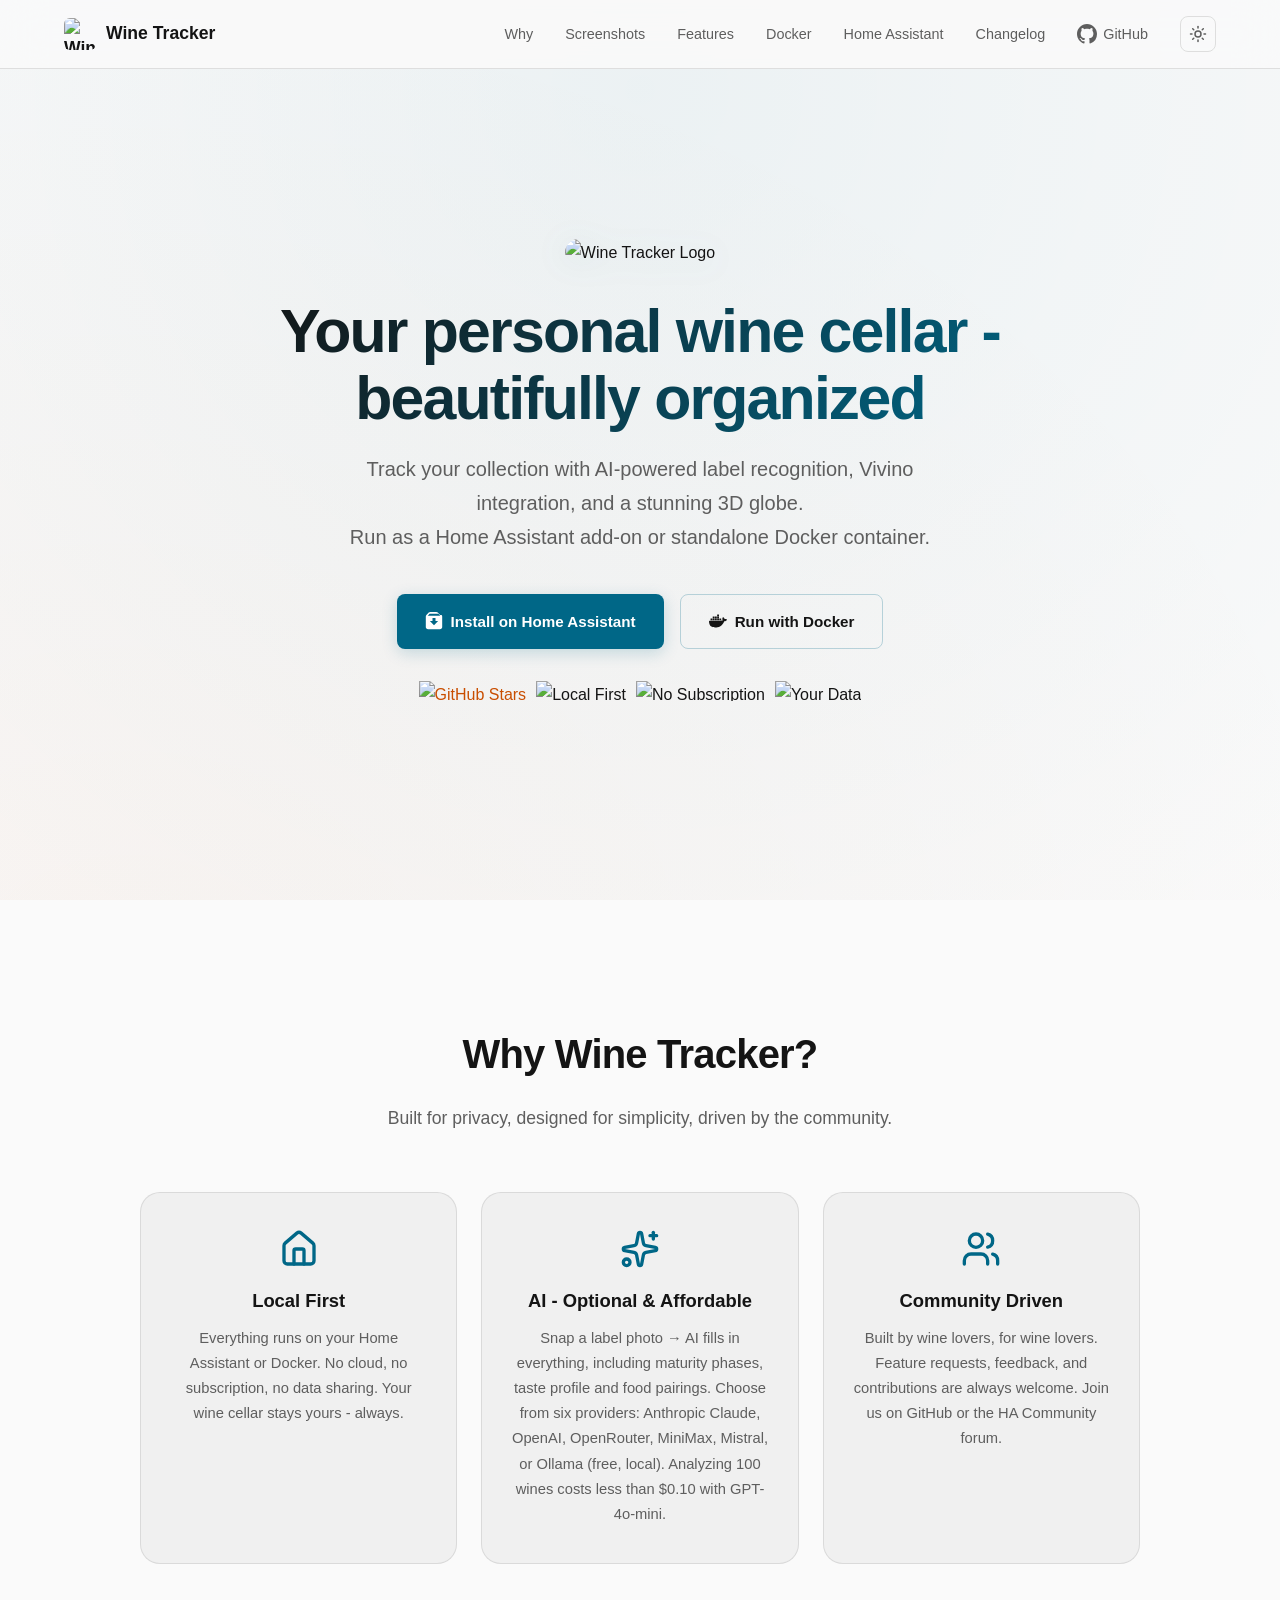
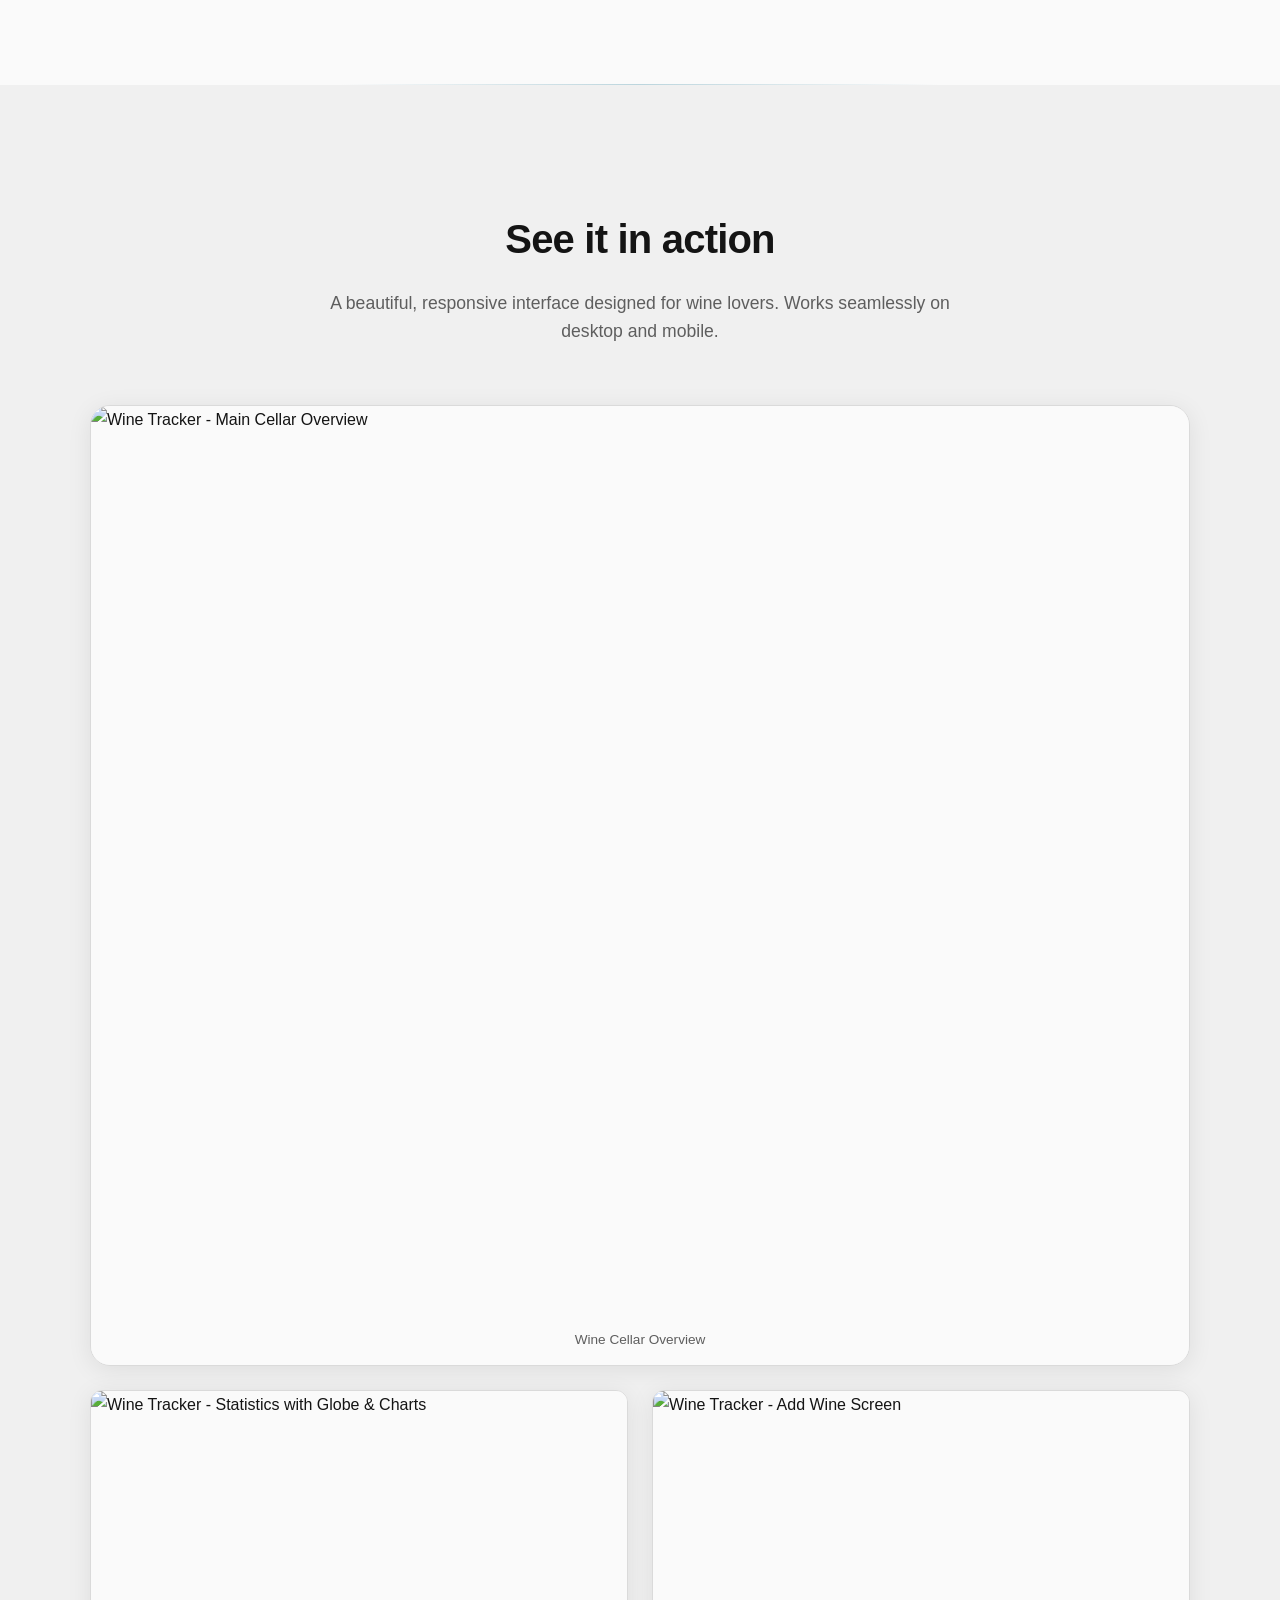
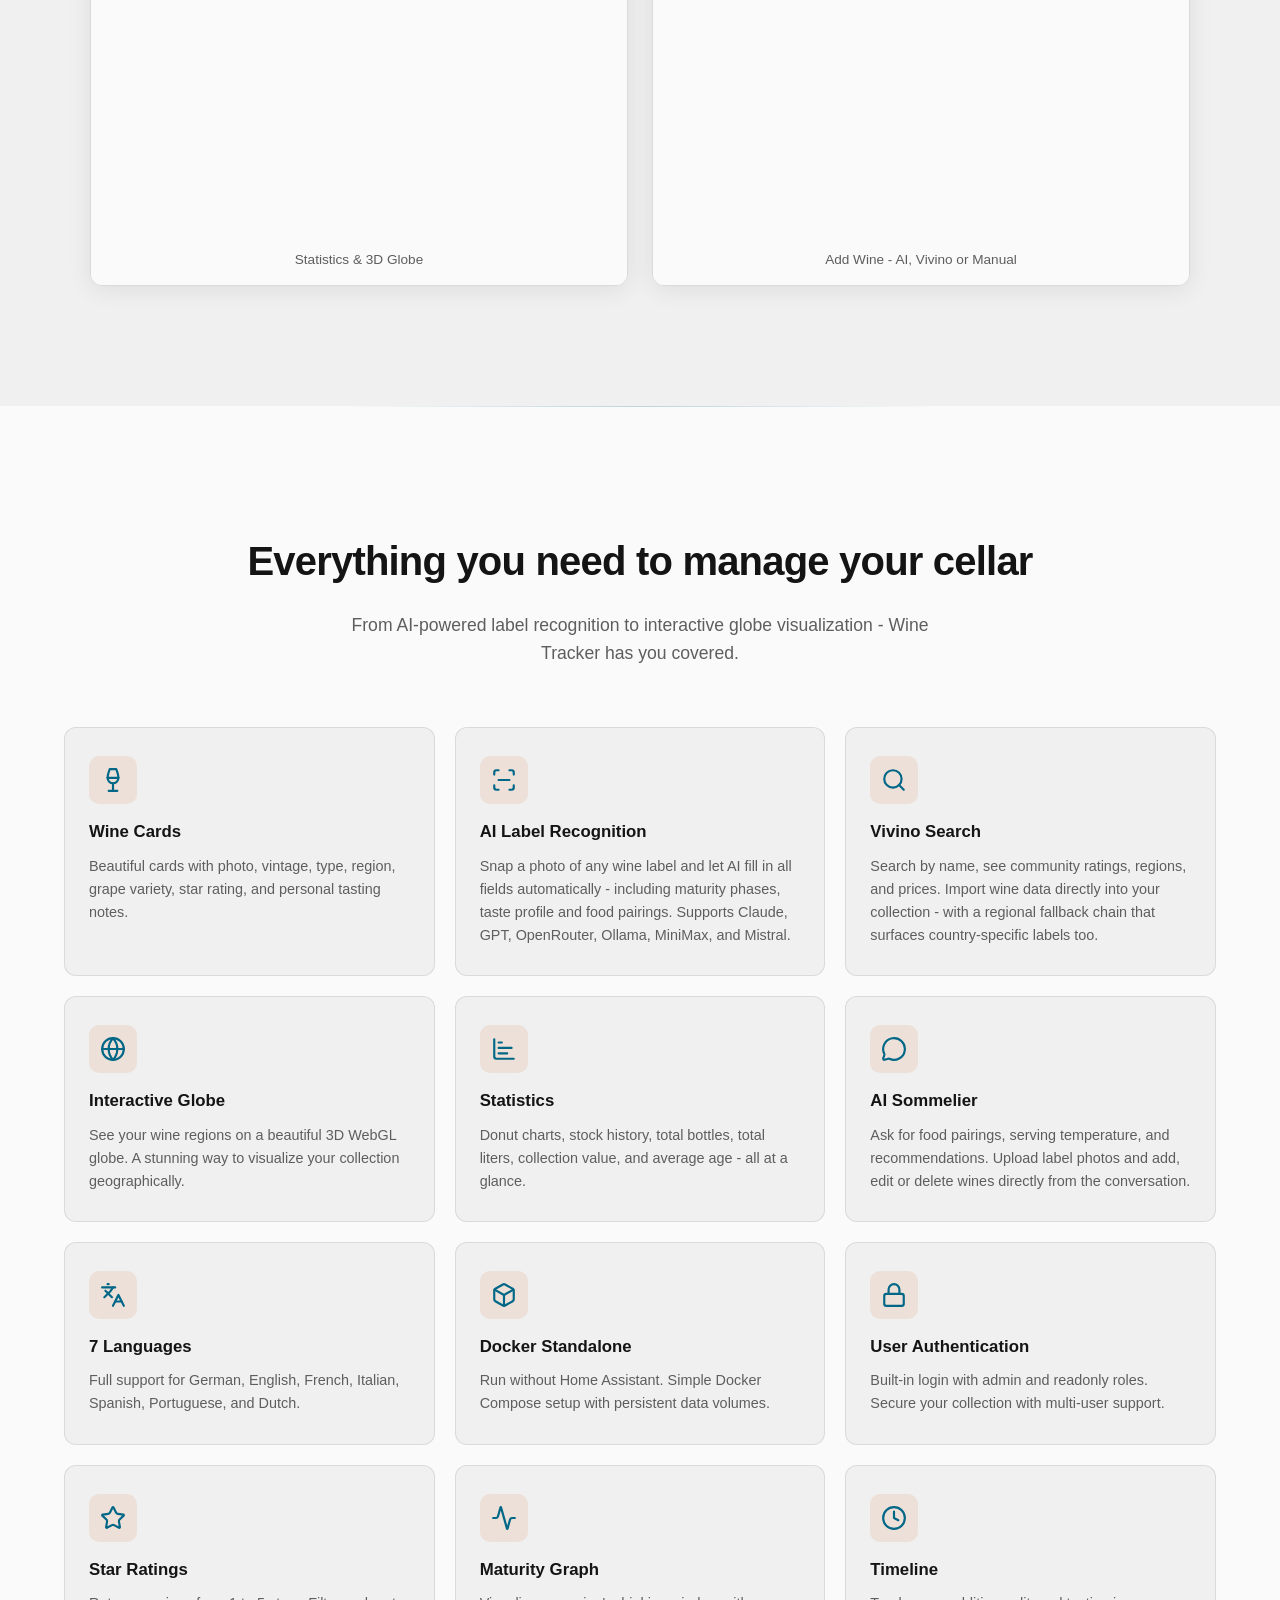
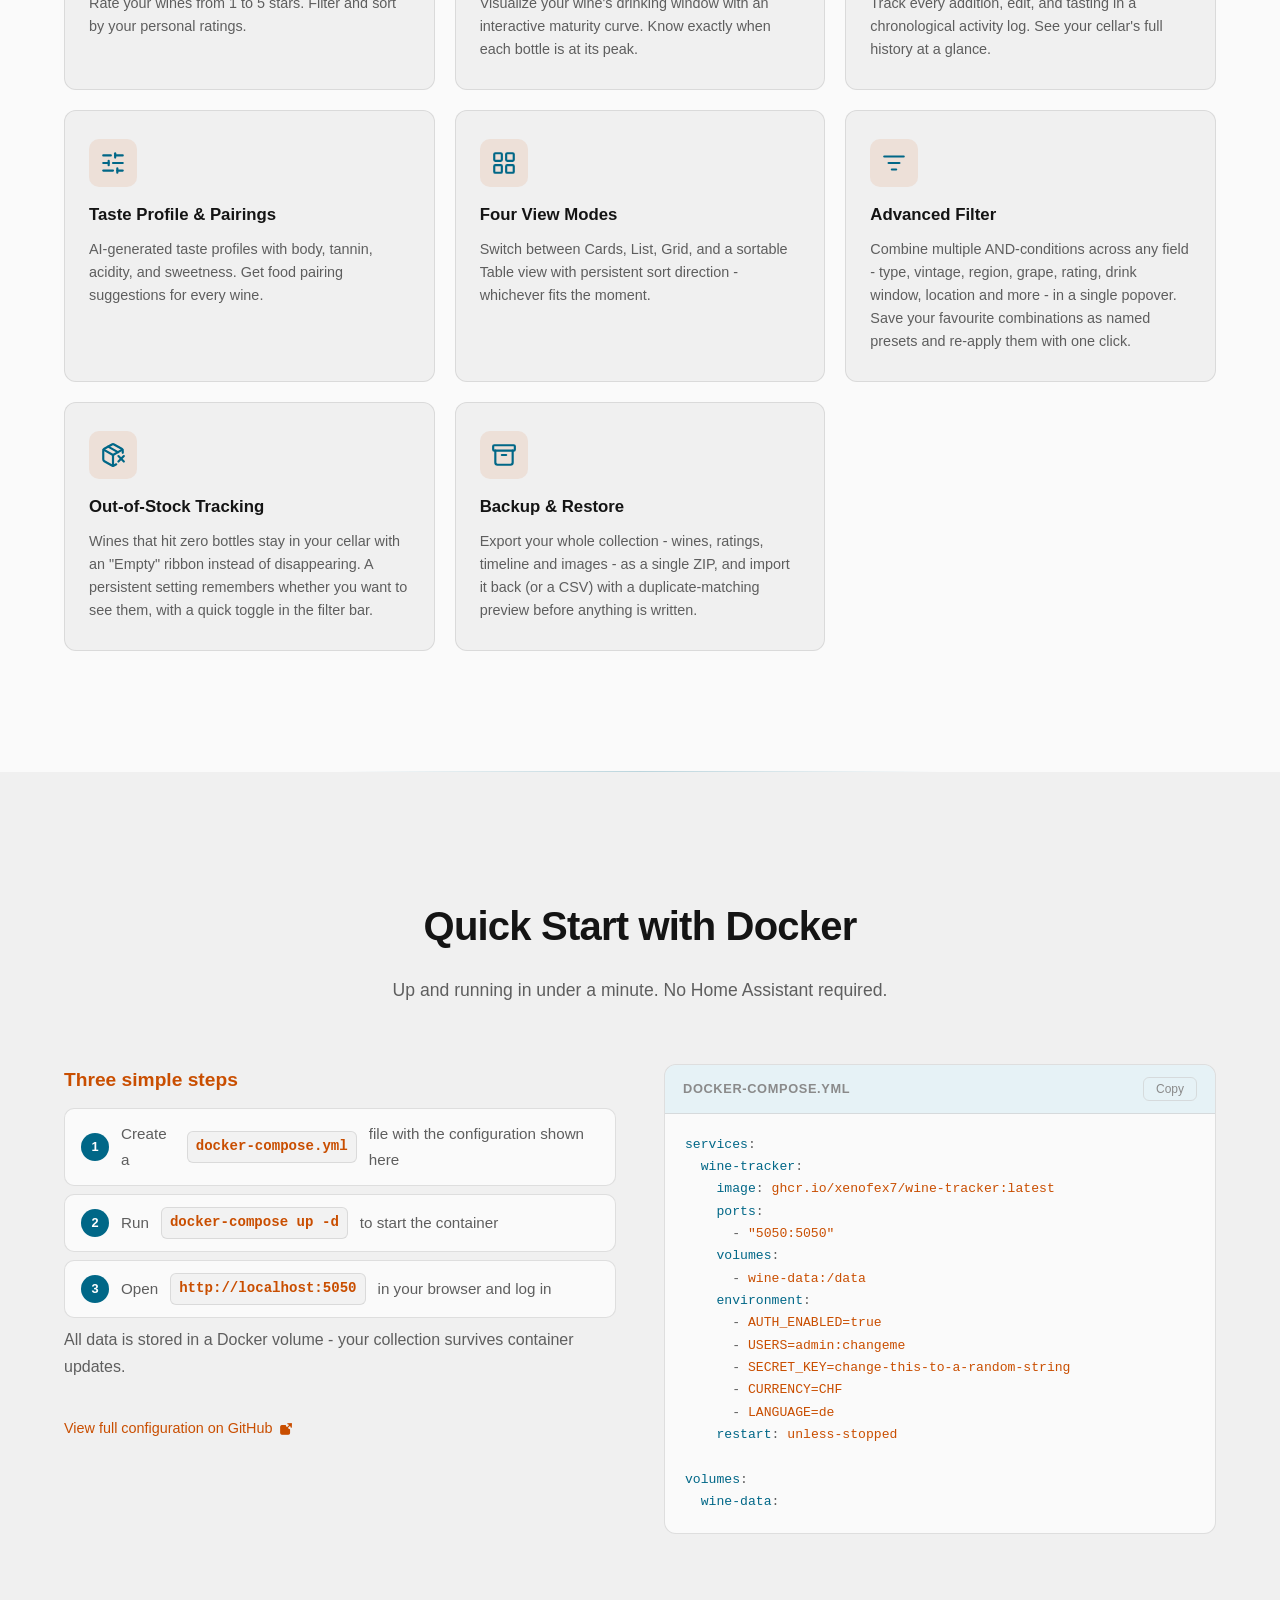
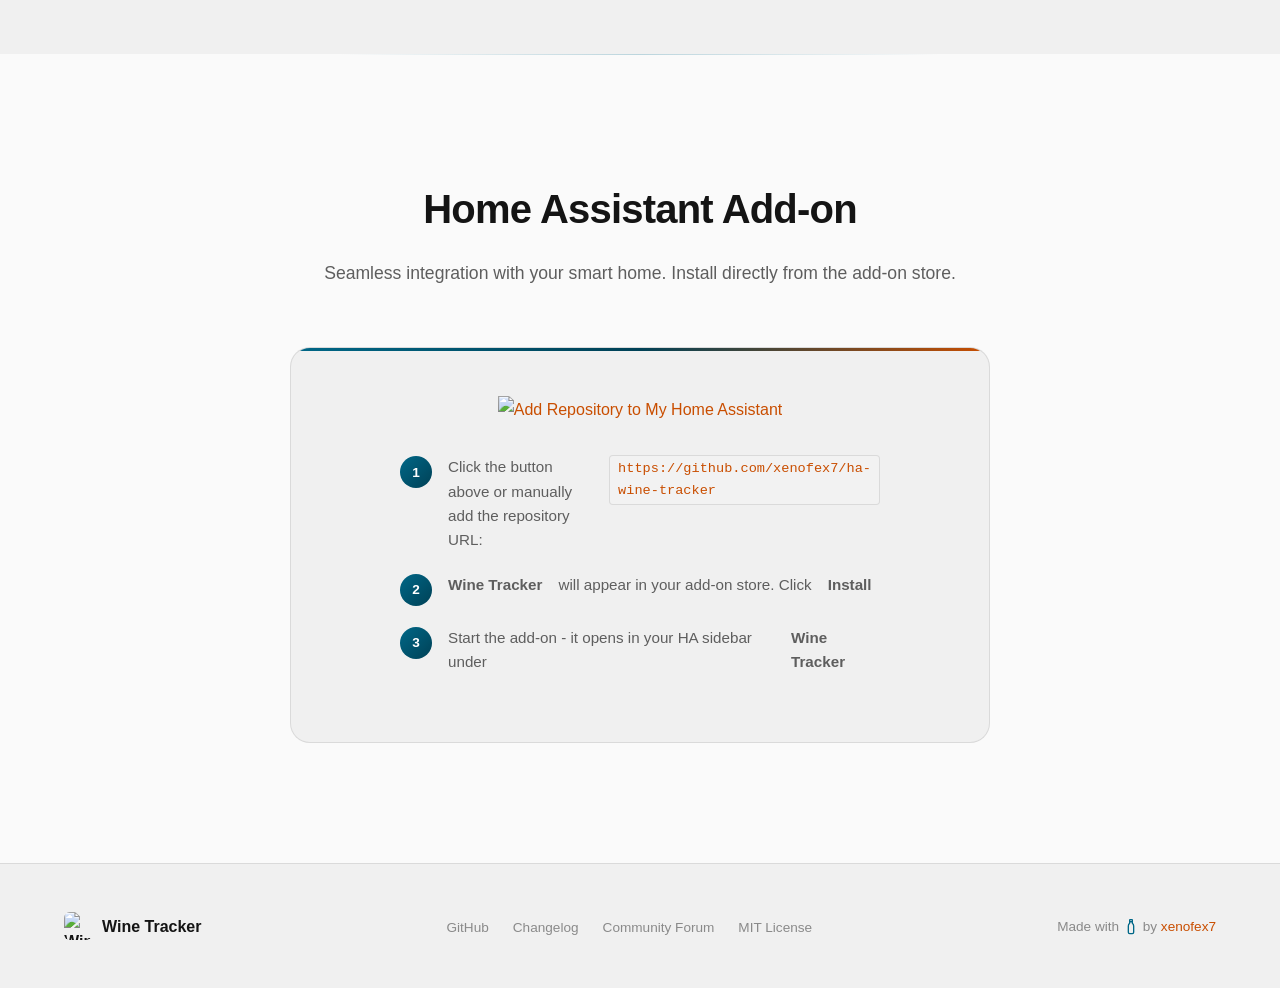
==== docs/index.html @ 9d825cb9 "Update docs site and llms.txt to v1.11.0 feature set - Add Mistral as the sixth AI provider across t" ====
<!DOCTYPE html>
<html lang="en">
<head>
  <meta charset="UTF-8">
  <meta name="viewport" content="width=device-width, initial-scale=1.0">
  <title>Wine Tracker - Your Personal Wine Cellar, Beautifully Organized</title>
  <meta name="description" content="Track your wine collection with AI-powered label recognition, Vivino integration, and a stunning 3D globe. Run as a Home Assistant add-on or standalone Docker container.">
  <meta name="keywords" content="wine tracker, wine cellar, wine collection, home assistant, docker, AI label recognition, vivino, wine management, sommelier, wine statistics, wine globe">
  <meta name="author" content="xenofex7">
  <meta name="robots" content="index, follow">
  <link rel="llms-txt" href="/ha-wine-tracker/llms.txt">
  <meta name="theme-color" content="#009ac7">
  <meta name="color-scheme" content="dark light">
  <link rel="canonical" href="https://xenofex7.github.io/ha-wine-tracker/">
  <meta property="og:title" content="Wine Tracker - Your Personal Wine Cellar">
  <meta property="og:description" content="Track your wine collection with AI-powered label recognition, Vivino integration, and a stunning 3D globe.">
  <meta property="og:image" content="https://raw.githubusercontent.com/xenofex7/ha-wine-tracker/main/assets/260220_main_screen.png">
  <meta property="og:image:width" content="1280">
  <meta property="og:image:height" content="800">
  <meta property="og:image:alt" content="Wine Tracker main screen showing wine cellar overview with cards">
  <meta property="og:url" content="https://xenofex7.github.io/ha-wine-tracker/">
  <meta property="og:type" content="website">
  <meta property="og:site_name" content="Wine Tracker">
  <meta property="og:locale" content="en_US">
  <meta name="twitter:card" content="summary_large_image">
  <meta name="twitter:title" content="Wine Tracker - Your Personal Wine Cellar">
  <meta name="twitter:description" content="Track your wine collection with AI-powered label recognition, Vivino integration, and a stunning 3D globe.">
  <meta name="twitter:image" content="https://raw.githubusercontent.com/xenofex7/ha-wine-tracker/main/assets/260220_main_screen.png">
  <meta name="twitter:image:alt" content="Wine Tracker main screen showing wine cellar overview with cards">
  <link rel="icon" type="image/png" href="./icon.png">
  <link rel="apple-touch-icon" href="./icon.png">
  <script type="application/ld+json">
  {
    "@context": "https://schema.org",
    "@type": "SoftwareApplication",
    "name": "Wine Tracker",
    "description": "Track your wine collection with AI-powered label recognition, Vivino integration, and a stunning 3D globe. Run as a Home Assistant add-on or standalone Docker container.",
    "applicationCategory": "LifestyleApplication",
    "operatingSystem": "Docker, Home Assistant",
    "url": "https://xenofex7.github.io/ha-wine-tracker/",
    "image": "https://raw.githubusercontent.com/xenofex7/ha-wine-tracker/main/assets/260220_main_screen.png",
    "screenshot": [
      "https://raw.githubusercontent.com/xenofex7/ha-wine-tracker/main/assets/260220_main_screen.png",
      "https://raw.githubusercontent.com/xenofex7/ha-wine-tracker/main/assets/260220_statistics_screen.png",
      "https://raw.githubusercontent.com/xenofex7/ha-wine-tracker/main/assets/260220_add_wine_screen.png"
    ],
    "author": {
      "@type": "Person",
      "name": "xenofex7",
      "url": "https://github.com/xenofex7"
    },
    "license": "https://github.com/xenofex7/ha-wine-tracker/blob/main/LICENSE",
    "isAccessibleForFree": true,
    "offers": {
      "@type": "Offer",
      "price": "0",
      "priceCurrency": "USD"
    },
    "featureList": [
      "AI-powered wine label recognition (Anthropic, OpenAI, OpenRouter, Ollama, MiniMax, Mistral)",
      "AI sommelier chat with full cellar CRUD - add, edit and delete wines from the conversation",
      "Vivino search integration with regional fallback chain",
      "Interactive 3D globe visualization",
      "Wine collection statistics and stock history chart",
      "Four cellar view modes - Cards, List, Grid, and sortable Table",
      "7 language support",
      "Docker standalone deployment",
      "Home Assistant add-on with Ingress",
      "User authentication with admin and readonly roles",
      "Star ratings and tasting notes",
      "Activity timeline",
      "Maturity graph, taste profile and AI-generated food pairings",
      "Bottle formats from Piccolo to Nebuchadnezzar"
    ],
    "softwareRequirements": "Docker or Home Assistant",
    "codeRepository": "https://github.com/xenofex7/ha-wine-tracker",
    "releaseNotes": "https://github.com/xenofex7/ha-wine-tracker/blob/main/CHANGELOG.md"
  }
  </script>
  <link rel="dns-prefetch" href="https://raw.githubusercontent.com">
  <link rel="dns-prefetch" href="https://img.shields.io">
  <style>
    @font-face { font-family: 'Inter'; src: url('./assets/fonts/Inter-300.woff2') format('woff2'); font-weight: 300; font-style: normal; font-display: swap; }
    @font-face { font-family: 'Inter'; src: url('./assets/fonts/Inter-400.woff2') format('woff2'); font-weight: 400; font-style: normal; font-display: swap; }
    @font-face { font-family: 'Inter'; src: url('./assets/fonts/Inter-500.woff2') format('woff2'); font-weight: 500; font-style: normal; font-display: swap; }
    @font-face { font-family: 'Inter'; src: url('./assets/fonts/Inter-600.woff2') format('woff2'); font-weight: 600; font-style: normal; font-display: swap; }
    @font-face { font-family: 'Inter'; src: url('./assets/fonts/Inter-700.woff2') format('woff2'); font-weight: 700; font-style: normal; font-display: swap; }
    @font-face { font-family: 'Inter'; src: url('./assets/fonts/Inter-800.woff2') format('woff2'); font-weight: 800; font-style: normal; font-display: swap; }
  </style>
  <style>
    /* ========================================
       CSS Custom Properties - Dark (default)
       ======================================== */
    :root {
      --bg-primary: #111111;
      --bg-secondary: #1c1c1c;
      --bg-tertiary: #252525;
      --bg-card: #1c1c1c;
      --bg-card-hover: #282828;
      --bg-code: #161616;

      --accent: #009ac7;
      --accent-hover: #00b4e6;
      --accent-dim: #006787;
      --accent-glow: rgba(0, 154, 199, 0.3);
      --accent-glow-strong: rgba(0, 154, 199, 0.5);

      --gold: #ff9800;
      --gold-light: #ffb74d;
      --gold-dim: rgba(255, 152, 0, 0.15);

      --text-primary: #e1e1e1;
      --text-secondary: #9b9b9b;
      --text-muted: #6b6b6b;

      --border: rgba(58, 58, 58, 0.6);
      --border-hover: rgba(0, 154, 199, 0.4);

      --nav-bg: rgba(17, 17, 17, 0.85);
      --mobile-nav-bg: rgba(17, 17, 17, 0.97);

      --code-number: #7EC8E3;
      --ha-step-bg: linear-gradient(135deg, #009ac7, #006787);
      --ha-step-color: white;
      --ha-gradient: linear-gradient(90deg, #009ac7, #006787, var(--gold));

      --feature-icon-color: var(--accent);

      --radius-lg: 20px;
      --radius-md: 12px;
      --radius-sm: 8px;

      --shadow-soft: 0 4px 24px rgba(0, 0, 0, 0.3);
      --shadow-elevated: 0 8px 40px rgba(0, 0, 0, 0.5);
      --shadow-glow: 0 0 40px rgba(0, 154, 199, 0.15);

      --max-width: 1200px;
      --section-padding: 120px;
    }

    /* ========================================
       Light Mode Overrides
       ======================================== */
    [data-theme="light"] {
      --bg-primary: #fafafa;
      --bg-secondary: #f0f0f0;
      --bg-tertiary: #e6e6e6;
      --bg-card: #ffffff;
      --bg-card-hover: #f5f5f5;
      --bg-code: #f2f2f2;

      --accent: #006787;
      --accent-hover: #005570;
      --accent-dim: #004156;
      --accent-glow: rgba(0, 103, 135, 0.12);
      --accent-glow-strong: rgba(0, 103, 135, 0.2);

      --gold: #c94e00;
      --gold-light: #a83e00;
      --gold-dim: rgba(201, 78, 0, 0.1);

      --text-primary: #141414;
      --text-secondary: #5e5e5e;
      --text-muted: #8a8a8a;

      --border: rgba(204, 204, 204, 0.6);
      --border-hover: rgba(0, 103, 135, 0.25);

      --nav-bg: rgba(250, 250, 250, 0.9);
      --mobile-nav-bg: rgba(250, 250, 250, 0.97);

      --code-number: #2980B9;
      --ha-step-bg: linear-gradient(135deg, #006787, #004156);
      --ha-step-color: white;
      --ha-gradient: linear-gradient(90deg, #006787, #004156, var(--gold));

      --feature-icon-color: var(--accent);

      --shadow-soft: 0 4px 24px rgba(0, 0, 0, 0.06);
      --shadow-elevated: 0 8px 40px rgba(0, 0, 0, 0.1);
      --shadow-glow: 0 0 40px rgba(0, 103, 135, 0.08);
    }

    [data-theme="light"] .hero h1 {
      background: linear-gradient(135deg, var(--text-primary) 0%, var(--accent) 100%);
      -webkit-background-clip: text;
      -webkit-text-fill-color: transparent;
      background-clip: text;
    }

    [data-theme="light"] .nav-github svg {
      fill: var(--text-secondary);
    }

    [data-theme="light"] .btn-primary {
      box-shadow: 0 4px 16px rgba(0, 103, 135, 0.2);
    }

    [data-theme="light"] .btn-primary:hover {
      box-shadow: 0 6px 24px rgba(0, 103, 135, 0.3);
    }

    [data-theme="light"] .screenshot-main,
    [data-theme="light"] .screenshot-secondary {
      box-shadow: 0 4px 24px rgba(0, 0, 0, 0.08);
    }

    [data-theme="light"] .code-body .keyword { color: var(--accent); }
    [data-theme="light"] .code-body .string { color: var(--gold); }
    [data-theme="light"] .code-body .comment { color: var(--text-muted); }

    /* ========================================
       Theme transition
       ======================================== */
    html[data-theme-transition] *,
    html[data-theme-transition] *::before,
    html[data-theme-transition] *::after {
      transition: background-color 0.4s ease, color 0.3s ease, border-color 0.3s ease, box-shadow 0.3s ease, fill 0.3s ease !important;
    }

    /* ========================================
       Reset & Base
       ======================================== */
    *, *::before, *::after {
      box-sizing: border-box;
      margin: 0;
      padding: 0;
    }

    html {
      scroll-behavior: smooth;
      -webkit-font-smoothing: antialiased;
      -moz-osx-font-smoothing: grayscale;
      overflow-x: hidden;
    }

    body {
      font-family: 'Inter', -apple-system, BlinkMacSystemFont, 'Segoe UI', sans-serif;
      background: var(--bg-primary);
      color: var(--text-primary);
      line-height: 1.7;
      overflow-x: hidden;
    }

    a {
      color: var(--gold);
      text-decoration: none;
      transition: color 0.2s ease;
    }

    a:hover {
      color: var(--gold-light);
    }

    img {
      max-width: 100%;
      height: auto;
    }

    /* ========================================
       Scroll Animations
       ======================================== */
    .fade-in {
      opacity: 0;
      transform: translateY(30px);
      transition: opacity 0.7s ease-out, transform 0.7s ease-out;
    }

    .fade-in.visible {
      opacity: 1;
      transform: translateY(0);
    }

    .fade-in-delay-1 { transition-delay: 0.1s; }
    .fade-in-delay-2 { transition-delay: 0.2s; }
    .fade-in-delay-3 { transition-delay: 0.3s; }
    .fade-in-delay-4 { transition-delay: 0.4s; }

    /* ========================================
       Layout
       ======================================== */
    .container {
      max-width: var(--max-width);
      margin: 0 auto;
      padding: 0 24px;
    }

    section {
      padding: var(--section-padding) 0;
      position: relative;
    }

    .section-title {
      font-size: clamp(1.8rem, 4vw, 2.5rem);
      font-weight: 700;
      text-align: center;
      margin-bottom: 16px;
      letter-spacing: -0.02em;
    }

    .section-subtitle {
      text-align: center;
      color: var(--text-secondary);
      font-size: 1.1rem;
      max-width: 640px;
      margin: 0 auto 60px;
      line-height: 1.6;
    }

    /* ========================================
       Navigation
       ======================================== */
    nav {
      position: fixed;
      top: 0;
      left: 0;
      right: 0;
      z-index: 1000;
      padding: 16px 0;
      background: var(--nav-bg);
      backdrop-filter: blur(20px);
      -webkit-backdrop-filter: blur(20px);
      border-bottom: 1px solid var(--border);
      transition: padding 0.3s ease;
    }

    nav .container {
      display: flex;
      align-items: center;
      justify-content: space-between;
    }

    .nav-brand {
      display: flex;
      align-items: center;
      gap: 10px;
      font-weight: 700;
      font-size: 1.1rem;
      color: var(--text-primary);
    }

    .nav-brand img {
      width: 32px;
      height: 32px;
      border-radius: 6px;
    }

    .nav-links {
      display: flex;
      align-items: center;
      gap: 32px;
      list-style: none;
    }

    .nav-links a {
      color: var(--text-secondary);
      font-size: 0.9rem;
      font-weight: 500;
      transition: color 0.2s ease;
    }

    .nav-links a:hover {
      color: var(--text-primary);
    }

    .nav-github {
      display: flex;
      align-items: center;
      gap: 6px;
    }

    .nav-github svg {
      width: 20px;
      height: 20px;
      fill: var(--text-secondary);
      transition: fill 0.2s ease;
    }

    .nav-github:hover svg {
      fill: var(--text-primary);
    }

    .nav-toggle {
      display: none;
      background: none;
      border: none;
      cursor: pointer;
      padding: 4px;
    }

    .nav-toggle span {
      display: block;
      width: 24px;
      height: 2px;
      background: var(--text-secondary);
      margin: 5px 0;
      transition: all 0.3s ease;
      border-radius: 2px;
    }

    /* Theme toggle */
    .theme-toggle {
      background: none;
      border: 1px solid var(--border);
      border-radius: 8px;
      cursor: pointer;
      padding: 6px;
      display: flex;
      align-items: center;
      justify-content: center;
      color: var(--text-secondary);
      transition: color 0.2s ease, border-color 0.2s ease, background 0.2s ease;
      width: 36px;
      height: 36px;
    }

    .theme-toggle:hover {
      color: var(--text-primary);
      border-color: var(--border-hover);
      background: var(--bg-card);
    }

    .theme-toggle svg {
      width: 18px;
      height: 18px;
    }

    .theme-toggle .icon-sun { display: none; }
    .theme-toggle .icon-moon { display: block; }

    [data-theme="light"] .theme-toggle .icon-sun { display: block; }
    [data-theme="light"] .theme-toggle .icon-moon { display: none; }

    /* Theme-aware hero icon */
    .icon-for-light { display: none; }
    .icon-for-dark { display: inline; }
    [data-theme="light"] .icon-for-light { display: inline; }
    [data-theme="light"] .icon-for-dark { display: none; }

    /* ========================================
       Hero Section
       ======================================== */
    .hero {
      min-height: 100vh;
      display: flex;
      align-items: center;
      justify-content: center;
      text-align: center;
      padding: 140px 24px 100px;
      position: relative;
      overflow: hidden;
    }

    .hero::before {
      content: '';
      position: absolute;
      top: -50%;
      left: -50%;
      width: 200%;
      height: 200%;
      background: radial-gradient(ellipse at 50% 30%, rgba(0, 154, 199, 0.12) 0%, transparent 60%),
                  radial-gradient(ellipse at 30% 80%, rgba(255, 152, 0, 0.05) 0%, transparent 50%);
      pointer-events: none;
    }

    [data-theme="light"] .hero::before {
      background: radial-gradient(ellipse at 50% 30%, rgba(0, 103, 135, 0.06) 0%, transparent 60%),
                  radial-gradient(ellipse at 30% 80%, rgba(201, 78, 0, 0.04) 0%, transparent 50%);
    }

    .hero-content {
      position: relative;
      z-index: 1;
      max-width: 800px;
    }

    .hero-logo {
      width: 120px;
      height: 120px;
      border-radius: 24px;
      margin-bottom: 32px;
      animation: float 6s ease-in-out infinite;
      filter: drop-shadow(0 4px 16px var(--accent-glow));
    }

    @keyframes float {
      0%, 100% { transform: translateY(0); }
      50% { transform: translateY(-10px); }
    }

    .hero h1 {
      font-size: clamp(2.2rem, 6vw, 3.8rem);
      font-weight: 800;
      letter-spacing: -0.03em;
      line-height: 1.1;
      margin-bottom: 20px;
      background: linear-gradient(135deg, var(--text-primary) 0%, var(--gold) 100%);
      -webkit-background-clip: text;
      -webkit-text-fill-color: transparent;
      background-clip: text;
    }

    .hero-tagline {
      font-size: clamp(1.05rem, 2.5vw, 1.25rem);
      color: var(--text-secondary);
      max-width: 620px;
      margin: 0 auto 40px;
      line-height: 1.7;
    }

    .hero-cta {
      display: flex;
      gap: 16px;
      justify-content: center;
      flex-wrap: wrap;
      margin-bottom: 32px;
    }

    .btn {
      display: inline-flex;
      align-items: center;
      gap: 8px;
      padding: 14px 28px;
      border-radius: var(--radius-sm);
      font-family: 'Inter', sans-serif;
      font-size: 0.95rem;
      font-weight: 600;
      cursor: pointer;
      transition: all 0.25s ease;
      border: none;
      text-decoration: none;
    }

    .btn-primary {
      background: var(--accent);
      color: #ffffff;
      box-shadow: 0 4px 16px rgba(0, 154, 199, 0.3);
    }

    .btn-primary:hover {
      background: var(--accent-hover);
      color: #ffffff;
      transform: translateY(-2px);
      box-shadow: 0 6px 24px rgba(0, 154, 199, 0.4);
    }

    .btn-secondary {
      background: transparent;
      color: var(--text-primary);
      border: 1px solid var(--border-hover);
    }

    .btn-secondary:hover {
      background: var(--bg-card);
      color: var(--text-primary);
      border-color: var(--accent);
      transform: translateY(-2px);
    }

    .btn svg {
      width: 18px;
      height: 18px;
      flex-shrink: 0;
    }

    .hero-badge {
      display: inline-flex;
      align-items: center;
      gap: 8px;
    }

    .hero-badge img {
      height: 20px;
    }

    .hero-badges {
      display: flex;
      align-items: center;
      justify-content: center;
      gap: 10px;
      flex-wrap: wrap;
    }

    .hero-pill {
      display: inline-flex;
      align-items: center;
      gap: 6px;
      padding: 6px 14px;
      border-radius: 20px;
      background: var(--bg-secondary);
      border: 1px solid var(--border);
      color: var(--text-secondary);
      font-size: 0.78rem;
      font-weight: 600;
      letter-spacing: 0.01em;
      white-space: nowrap;
    }

    .hero-pill svg {
      width: 14px;
      height: 14px;
      flex-shrink: 0;
    }

    /* ========================================
       Why Wine Tracker Section
       ======================================== */
    .why-grid {
      display: grid;
      grid-template-columns: repeat(auto-fit, minmax(300px, 1fr));
      gap: 24px;
      max-width: 1000px;
      margin: 0 auto;
    }

    .why-card {
      background: var(--bg-secondary);
      border: 1px solid var(--border);
      border-radius: var(--radius-lg);
      padding: 36px 28px;
      text-align: center;
      transition: all 0.3s ease;
      position: relative;
      overflow: hidden;
    }

    .why-card::before {
      content: '';
      position: absolute;
      top: 0;
      left: 0;
      right: 0;
      height: 3px;
      background: linear-gradient(90deg, var(--accent), var(--gold));
      opacity: 0;
      transition: opacity 0.3s ease;
    }

    .why-card:hover {
      border-color: var(--border-hover);
      background: var(--bg-tertiary);
      transform: translateY(-4px);
      box-shadow: var(--shadow-glow);
    }

    .why-card:hover::before {
      opacity: 1;
    }

    .why-card-icon {
      width: 40px;
      height: 40px;
      margin: 0 auto 16px;
      display: block;
      color: var(--accent, #4a6741);
    }

    .why-card h3 {
      font-size: 1.15rem;
      font-weight: 700;
      margin-bottom: 10px;
      color: var(--text-primary);
    }

    .why-card p {
      font-size: 0.92rem;
      color: var(--text-secondary);
      line-height: 1.7;
    }

    /* ========================================
       Screenshots Section
       ======================================== */
    .screenshots {
      background: var(--bg-secondary);
      overflow: hidden;
    }

    .screenshots-grid {
      display: grid;
      grid-template-columns: 1fr 1fr;
      gap: 24px;
      max-width: 1100px;
      margin: 0 auto;
    }

    .screenshot-main {
      grid-column: 1 / -1;
      border-radius: var(--radius-lg);
      overflow: hidden;
      box-shadow: var(--shadow-elevated);
      border: 1px solid var(--border);
      transition: transform 0.4s ease, box-shadow 0.4s ease;
      cursor: pointer;
    }

    .screenshot-main:hover {
      transform: translateY(-4px);
      box-shadow: var(--shadow-glow), var(--shadow-elevated);
    }

    .screenshot-main img {
      display: block;
      width: 100%;
      background: var(--bg-primary);
    }

    .screenshot-secondary {
      border-radius: var(--radius-md);
      overflow: hidden;
      box-shadow: var(--shadow-soft);
      border: 1px solid var(--border);
      transition: transform 0.4s ease, box-shadow 0.4s ease;
      cursor: pointer;
    }

    .screenshot-secondary:hover {
      transform: translateY(-4px);
      box-shadow: var(--shadow-glow), var(--shadow-soft);
    }

    .screenshot-secondary img {
      display: block;
      width: 100%;
      background: var(--bg-primary);
    }

    .screenshot-label {
      padding: 14px 18px;
      background: var(--bg-primary);
      font-size: 0.85rem;
      color: var(--text-secondary);
      font-weight: 500;
      text-align: center;
    }

    /* ========================================
       Lightbox
       ======================================== */
    .lightbox {
      position: fixed;
      top: 0;
      left: 0;
      right: 0;
      bottom: 0;
      z-index: 9999;
      display: flex;
      align-items: center;
      justify-content: center;
      background: rgba(0, 0, 0, 0.88);
      backdrop-filter: blur(8px);
      -webkit-backdrop-filter: blur(8px);
      opacity: 0;
      visibility: hidden;
      transition: opacity 0.3s ease, visibility 0.3s ease;
      cursor: zoom-out;
      padding: 40px;
    }

    .lightbox.active {
      opacity: 1;
      visibility: visible;
    }

    .lightbox img {
      max-width: 95%;
      max-height: 90vh;
      border-radius: var(--radius-md);
      box-shadow: 0 16px 80px rgba(0, 0, 0, 0.6);
      transform: scale(0.92);
      transition: transform 0.35s ease;
      cursor: default;
    }

    .lightbox.active img {
      transform: scale(1);
    }

    .lightbox-close {
      position: absolute;
      top: 20px;
      right: 24px;
      background: rgba(255, 255, 255, 0.1);
      border: 1px solid rgba(255, 255, 255, 0.15);
      border-radius: 50%;
      width: 44px;
      height: 44px;
      display: flex;
      align-items: center;
      justify-content: center;
      cursor: pointer;
      color: rgba(255, 255, 255, 0.8);
      font-size: 1.2rem;
      transition: background 0.2s ease, color 0.2s ease;
    }

    .lightbox-close:hover {
      background: rgba(255, 255, 255, 0.2);
      color: white;
    }

    .lightbox-close svg {
      width: 20px;
      height: 20px;
    }

    /* ========================================
       Features Section
       ======================================== */
    .features-grid {
      display: grid;
      grid-template-columns: repeat(auto-fit, minmax(280px, 1fr));
      gap: 20px;
    }

    .feature-card {
      background: var(--bg-secondary);
      border: 1px solid var(--border);
      border-radius: var(--radius-md);
      padding: 28px 24px;
      transition: all 0.3s ease;
      position: relative;
      overflow: hidden;
    }

    .feature-card::before {
      content: '';
      position: absolute;
      top: 0;
      left: 0;
      right: 0;
      height: 2px;
      background: linear-gradient(90deg, var(--accent), var(--gold), var(--accent));
      opacity: 0;
      transition: opacity 0.3s ease;
    }

    .feature-card:hover {
      border-color: var(--border-hover);
      background: var(--bg-tertiary);
      transform: translateY(-2px);
      box-shadow: var(--shadow-glow);
    }

    .feature-card:hover::before {
      opacity: 1;
    }

    .feature-icon {
      display: flex;
      align-items: center;
      justify-content: center;
      width: 48px;
      height: 48px;
      margin-bottom: 14px;
      border-radius: 10px;
      background: var(--gold-dim);
      color: var(--feature-icon-color);
    }

    .feature-icon svg {
      width: 26px;
      height: 26px;
    }

    .feature-card h3 {
      font-size: 1.05rem;
      font-weight: 600;
      margin-bottom: 8px;
      color: var(--text-primary);
    }

    .feature-card p {
      font-size: 0.9rem;
      color: var(--text-secondary);
      line-height: 1.6;
    }

    /* ========================================
       Docker Section
       ======================================== */
    .docker-section {
      background: var(--bg-secondary);
    }

    .docker-content {
      display: grid;
      grid-template-columns: 1fr 1fr;
      gap: 48px;
      align-items: start;
    }

    .docker-text h3 {
      font-size: 1.2rem;
      font-weight: 600;
      margin-bottom: 12px;
      color: var(--gold);
    }

    .docker-text p {
      color: var(--text-secondary);
      margin-bottom: 20px;
      line-height: 1.7;
    }

    .docker-steps {
      list-style: none;
      counter-reset: steps;
      padding: 0;
    }

    .docker-steps li {
      counter-increment: steps;
      display: flex;
      align-items: center;
      gap: 12px;
      padding: 12px 16px;
      margin-bottom: 8px;
      background: var(--bg-primary);
      border: 1px solid var(--border);
      border-radius: 10px;
      color: var(--text-secondary);
      font-size: 0.95rem;
    }

    .docker-steps li::before {
      content: counter(steps);
      min-width: 28px;
      height: 28px;
      border-radius: 50%;
      background: var(--accent);
      color: #ffffff;
      display: flex;
      align-items: center;
      justify-content: center;
      font-size: 0.8rem;
      font-weight: 700;
      flex-shrink: 0;
    }

    .docker-steps code {
      background: var(--bg-code);
      border: 1px solid var(--border);
      padding: 3px 8px;
      border-radius: 6px;
      font-size: 0.88rem;
      font-weight: 600;
      color: var(--gold);
      white-space: nowrap;
    }

    .code-block {
      background: var(--bg-primary);
      border: 1px solid var(--border);
      border-radius: var(--radius-md);
      overflow: hidden;
    }

    .code-header {
      display: flex;
      align-items: center;
      justify-content: space-between;
      padding: 12px 18px;
      background: rgba(0, 154, 199, 0.08);
      border-bottom: 1px solid var(--border);
    }

    .code-header span {
      font-size: 0.8rem;
      font-weight: 600;
      color: var(--text-muted);
      text-transform: uppercase;
      letter-spacing: 0.05em;
    }

    .code-copy {
      background: none;
      border: 1px solid var(--border);
      color: var(--text-muted);
      padding: 4px 12px;
      border-radius: 6px;
      font-size: 0.75rem;
      font-family: 'Inter', sans-serif;
      cursor: pointer;
      transition: all 0.2s ease;
    }

    .code-copy:hover {
      border-color: var(--accent);
      color: var(--text-secondary);
    }

    .code-body {
      padding: 20px;
      overflow-x: auto;
    }

    .code-body pre {
      margin: 0;
      font-family: 'SF Mono', 'Fira Code', 'Cascadia Code', monospace;
      font-size: 0.82rem;
      line-height: 1.7;
      color: var(--text-secondary);
      white-space: pre;
    }

    .code-body .keyword { color: var(--accent); }
    .code-body .string { color: var(--gold); }
    .code-body .comment { color: var(--text-muted); font-style: italic; }
    .code-body .number { color: var(--code-number); }

    .docker-link {
      display: inline-flex;
      align-items: center;
      gap: 6px;
      margin-top: 16px;
      font-size: 0.9rem;
      color: var(--gold);
    }

    .docker-link:hover {
      color: var(--gold-light);
    }

    .docker-link svg {
      width: 14px;
      height: 14px;
      fill: currentColor;
    }

    /* ========================================
       Home Assistant Section
       ======================================== */
    .ha-section {
      text-align: center;
    }

    .ha-card {
      background: var(--bg-secondary);
      border: 1px solid var(--border);
      border-radius: var(--radius-lg);
      padding: 48px;
      max-width: 700px;
      margin: 0 auto;
      position: relative;
      overflow: hidden;
    }

    .ha-card::before {
      content: '';
      position: absolute;
      top: 0;
      left: 0;
      right: 0;
      height: 3px;
      background: var(--ha-gradient);
    }

    .ha-badge {
      display: inline-block;
      margin-bottom: 32px;
    }

    .ha-badge img {
      height: 44px;
      transition: transform 0.2s ease;
    }

    .ha-badge:hover img {
      transform: translateY(-2px);
    }

    .ha-steps {
      text-align: left;
      list-style: none;
      counter-reset: ha-steps;
      max-width: 480px;
      margin: 0 auto;
    }

    .ha-steps li {
      counter-increment: ha-steps;
      display: flex;
      align-items: flex-start;
      gap: 16px;
      margin-bottom: 20px;
      color: var(--text-secondary);
      font-size: 0.95rem;
      line-height: 1.6;
    }

    .ha-steps li::before {
      content: counter(ha-steps);
      min-width: 32px;
      height: 32px;
      border-radius: 50%;
      background: var(--ha-step-bg);
      color: var(--ha-step-color);
      display: flex;
      align-items: center;
      justify-content: center;
      font-size: 0.85rem;
      font-weight: 700;
      flex-shrink: 0;
      margin-top: 1px;
    }

    .ha-steps code {
      background: var(--bg-code);
      padding: 2px 8px;
      border-radius: 4px;
      font-size: 0.85rem;
      color: var(--gold);
      border: 1px solid var(--border);
    }

    /* ========================================
       Footer
       ======================================== */
    footer {
      padding: 48px 0;
      border-top: 1px solid var(--border);
      background: var(--bg-secondary);
    }

    .footer-content {
      display: flex;
      align-items: center;
      justify-content: space-between;
      flex-wrap: wrap;
      gap: 16px;
    }

    .footer-brand {
      display: flex;
      align-items: center;
      gap: 10px;
      font-weight: 600;
      color: var(--text-primary);
    }

    .footer-brand img {
      width: 28px;
      height: 28px;
      border-radius: 6px;
    }

    .footer-links {
      display: flex;
      align-items: center;
      gap: 24px;
      list-style: none;
    }

    .footer-links a {
      color: var(--text-muted);
      font-size: 0.85rem;
      transition: color 0.2s ease;
    }

    .footer-links a:hover {
      color: var(--text-secondary);
    }

    .footer-made {
      color: var(--text-muted);
      font-size: 0.85rem;
    }

    .footer-made .footer-wine-icon {
      display: inline-block;
      vertical-align: middle;
      width: 16px;
      height: 16px;
      color: var(--accent);
    }

    /* ========================================
       Divider
       ======================================== */
    .section-divider {
      height: 1px;
      background: linear-gradient(90deg, transparent, var(--border-hover), transparent);
      max-width: 600px;
      margin: 0 auto;
    }

    /* ========================================
       Responsive
       ======================================== */
    @media (max-width: 900px) {
      :root {
        --section-padding: 80px;
      }

      .docker-content {
        grid-template-columns: 1fr;
      }

      .screenshots-grid {
        grid-template-columns: 1fr;
      }

      .features-grid {
        grid-template-columns: 1fr 1fr;
      }

      .why-grid {
        grid-template-columns: 1fr;
        max-width: 500px;
      }
    }

    @media (max-width: 900px) {
      :root {
        --section-padding: 60px;
      }

      nav.nav-open {
        bottom: 0;
        background: var(--mobile-nav-bg);
      }

      .nav-links {
        display: none;
        position: absolute;
        inset: 0;
        flex-direction: column;
        justify-content: center;
        align-items: center;
        gap: 24px;
      }

      .nav-links.open {
        display: flex;
      }

      .nav-links a {
        font-size: 1.2rem;
      }

      .nav-toggle {
        display: block;
        z-index: 1001;
      }

      .nav-toggle.active span:nth-child(1) {
        transform: rotate(45deg) translate(5px, 5px);
      }

      .nav-toggle.active span:nth-child(2) {
        opacity: 0;
      }

      .nav-toggle.active span:nth-child(3) {
        transform: rotate(-45deg) translate(5px, -5px);
      }

      .hero {
        padding: 120px 20px 80px;
      }

      .hero h1 {
        font-size: 2rem;
      }

      .hero-cta {
        flex-direction: column;
        align-items: center;
      }

      .btn {
        width: 100%;
        max-width: 300px;
        justify-content: center;
      }

      .features-grid {
        grid-template-columns: 1fr;
      }

      .screenshots-grid {
        gap: 16px;
      }

      .ha-card {
        padding: 32px 24px;
      }

      .footer-content {
        flex-direction: column;
        text-align: center;
      }

      .footer-links {
        flex-wrap: wrap;
        justify-content: center;
      }

      .lightbox {
        padding: 16px;
      }
    }
  </style>
</head>
<body>

  <!-- ========================================
       Navigation
       ======================================== -->
  <header>
  <nav aria-label="Main navigation">
    <div class="container">
      <a href="#" class="nav-brand">
        <img src="./icon.png" alt="Wine Tracker Icon">
        <span>Wine Tracker</span>
      </a>
      <button class="nav-toggle" aria-label="Toggle navigation">
        <span></span>
        <span></span>
        <span></span>
      </button>
      <ul class="nav-links">
        <li><a href="#why">Why</a></li>
        <li><a href="#screenshots">Screenshots</a></li>
        <li><a href="#features">Features</a></li>
        <li><a href="#docker">Docker</a></li>
        <li><a href="#homeassistant">Home Assistant</a></li>
        <li><a href="https://github.com/xenofex7/ha-wine-tracker/blob/main/CHANGELOG.md" target="_blank" rel="noopener">Changelog</a></li>
        <li>
          <a href="https://github.com/xenofex7/ha-wine-tracker" class="nav-github" target="_blank" rel="noopener">
            <svg viewBox="0 0 24 24" xmlns="http://www.w3.org/2000/svg"><path d="M12 0C5.37 0 0 5.37 0 12c0 5.31 3.435 9.795 8.205 11.385.6.105.825-.255.825-.57 0-.285-.015-1.23-.015-2.235-3.015.555-3.795-.735-4.035-1.41-.135-.345-.72-1.41-1.23-1.695-.42-.225-1.02-.78-.015-.795.945-.015 1.62.87 1.845 1.23 1.08 1.815 2.805 1.305 3.495.99.105-.78.42-1.305.765-1.605-2.67-.3-5.46-1.335-5.46-5.925 0-1.305.465-2.385 1.23-3.225-.12-.3-.54-1.53.12-3.18 0 0 1.005-.315 3.3 1.23.96-.27 1.98-.405 3-.405s2.04.135 3 .405c2.295-1.56 3.3-1.23 3.3-1.23.66 1.65.24 2.88.12 3.18.765.84 1.23 1.905 1.23 3.225 0 4.605-2.805 5.625-5.475 5.925.435.375.81 1.095.81 2.22 0 1.605-.015 2.895-.015 3.3 0 .315.225.69.825.57A12.02 12.02 0 0024 12c0-6.63-5.37-12-12-12z"/></svg>
            <span>GitHub</span>
          </a>
        </li>
        <li>
          <button class="theme-toggle" id="themeToggle" aria-label="Toggle light/dark mode">
            <i data-lucide="moon" class="icon-moon"></i>
            <i data-lucide="sun" class="icon-sun"></i>
          </button>
        </li>
      </ul>
    </div>
  </nav>
  </header>

  <main>

  <!-- ========================================
       Hero Section
       ======================================== -->
  <section class="hero">
    <div class="hero-content">
      <img src="./icon_dark.png" alt="Wine Tracker Logo" class="hero-logo fade-in icon-for-dark">
      <img src="./icon_bright.png" alt="Wine Tracker Logo" class="hero-logo fade-in icon-for-light">
      <h1 class="fade-in fade-in-delay-1">Your personal wine cellar - beautifully organized</h1>
      <p class="hero-tagline fade-in fade-in-delay-2">
        Track your collection with AI-powered label recognition, Vivino integration, and a stunning 3D globe.<br>Run as a Home Assistant add-on or standalone Docker container.
      </p>
      <div class="hero-cta fade-in fade-in-delay-3">
        <a href="https://my.home-assistant.io/redirect/supervisor_add_addon_repository/?repository_url=https%3A%2F%2Fgithub.com%2Fxenofex7%2Fha-wine-tracker" class="btn btn-primary" target="_blank" rel="noopener">
          <svg viewBox="0 0 24 24" fill="currentColor"><path d="M20.11 3.89L17.03.81c-.56-.56-1.31-.81-2.07-.81H7.05c-.76 0-1.51.25-2.07.81L1.89 3.89C1.33 4.45 1.08 5.2 1.08 5.96V20c0 1.66 1.34 3 3 3h15.84c1.66 0 3-1.34 3-3V5.96c0-.76-.25-1.51-.81-2.07zM12 17.5L6.5 12H10v-4h4v4h3.5L12 17.5zM3.61 5L5.86 2.75c.19-.19.45-.3.72-.3h10.84c.27 0 .53.11.72.3L20.39 5H3.61z"/></svg>
          Install on Home Assistant
        </a>
        <a href="#docker" class="btn btn-secondary">
          <svg viewBox="0 0 24 24" fill="currentColor"><path d="M13.983 11.078h2.119a.186.186 0 00.186-.185V9.006a.186.186 0 00-.186-.186h-2.119a.186.186 0 00-.185.186v1.887c0 .102.083.185.185.185zm-2.954-5.43h2.118a.186.186 0 00.186-.186V3.574a.186.186 0 00-.186-.185h-2.118a.186.186 0 00-.185.185v1.888c0 .103.082.186.185.186zm0 2.716h2.118a.187.187 0 00.186-.186V6.29a.186.186 0 00-.186-.185h-2.118a.186.186 0 00-.185.185v1.888c0 .103.082.186.185.186zm-2.93 0h2.12a.186.186 0 00.184-.186V6.29a.186.186 0 00-.185-.185H8.1a.186.186 0 00-.185.185v1.888c0 .103.083.186.185.186zm-2.964 0h2.119a.186.186 0 00.185-.186V6.29a.186.186 0 00-.185-.185H5.136a.186.186 0 00-.186.185v1.888c0 .103.084.186.186.186zm5.893 2.715h2.118a.186.186 0 00.186-.185V9.006a.186.186 0 00-.186-.186h-2.118a.186.186 0 00-.185.186v1.887c0 .102.082.185.185.185zm-2.93 0h2.12a.186.186 0 00.184-.185V9.006a.186.186 0 00-.184-.186h-2.12a.186.186 0 00-.184.186v1.887c0 .102.083.185.185.185zm-2.964 0h2.119a.186.186 0 00.185-.185V9.006a.186.186 0 00-.185-.186H5.136a.186.186 0 00-.186.186v1.887c0 .102.084.185.186.185zm-2.92 0h2.12a.186.186 0 00.184-.185V9.006a.186.186 0 00-.184-.186h-2.12a.186.186 0 00-.184.186v1.887c0 .102.082.185.185.185zM23.763 9.89c-.065-.051-.672-.51-1.954-.51-.338.001-.676.03-1.01.087-.248-1.7-1.653-2.53-1.716-2.566l-.344-.199-.226.327c-.284.438-.49.922-.612 1.43-.23.97-.09 1.882.403 2.661-.595.332-1.55.413-1.744.42H.751a.751.751 0 00-.75.748 11.376 11.376 0 00.692 4.062c.545 1.428 1.355 2.48 2.41 3.124 1.18.723 3.1 1.137 5.275 1.137.983.003 1.963-.086 2.93-.266a12.248 12.248 0 003.823-1.389c.98-.567 1.86-1.288 2.61-2.136 1.252-1.418 1.998-2.997 2.553-4.4h.221c1.372 0 2.215-.549 2.68-1.009.309-.293.55-.65.707-1.046l.098-.288z"/></svg>
          Run with Docker
        </a>
      </div>
      <div class="hero-badges fade-in fade-in-delay-4">
        <a href="https://github.com/xenofex7/ha-wine-tracker" class="hero-badge" target="_blank" rel="noopener">
          <img src="https://img.shields.io/github/stars/xenofex7/ha-wine-tracker?style=flat&logo=github&color=009ac7&labelColor=111111" alt="GitHub Stars">
        </a>
        <span class="hero-badge"><img src="https://img.shields.io/badge/Local%20First-your%20server-009ac7?style=flat&logo=homeassistant&logoColor=white&labelColor=111111" alt="Local First"></span>
        <span class="hero-badge"><img src="https://img.shields.io/badge/No%20Subscription-free-brightgreen?style=flat&logo=cashapp&logoColor=white&labelColor=111111" alt="No Subscription"></span>
        <span class="hero-badge"><img src="https://img.shields.io/badge/Your%20Data-full%20ownership-blueviolet?style=flat&logo=sqlite&logoColor=white&labelColor=111111" alt="Your Data"></span>
      </div>
    </div>
  </section>

  <!-- ========================================
       Why Wine Tracker Section
       ======================================== -->
  <section id="why">
    <div class="container">
      <h2 class="section-title fade-in">Why Wine Tracker?</h2>
      <p class="section-subtitle fade-in fade-in-delay-1">Built for privacy, designed for simplicity, driven by the community.</p>
      <div class="why-grid">
        <div class="why-card fade-in">
          <i data-lucide="house" class="why-card-icon"></i>
          <h3>Local First</h3>
          <p>Everything runs on your Home Assistant or Docker. No cloud, no subscription, no data sharing. Your wine cellar stays yours - always.</p>
        </div>
        <div class="why-card fade-in fade-in-delay-1">
          <i data-lucide="sparkles" class="why-card-icon"></i>
          <h3>AI - Optional &amp; Affordable</h3>
          <p>Snap a label photo → AI fills in everything, including maturity phases, taste profile and food pairings. Choose from six providers: Anthropic Claude, OpenAI, OpenRouter, MiniMax, Mistral, or Ollama (free, local). Analyzing 100 wines costs less than $0.10 with GPT-4o-mini.</p>
        </div>
        <div class="why-card fade-in fade-in-delay-2">
          <i data-lucide="users" class="why-card-icon"></i>
          <h3>Community Driven</h3>
          <p>Built by wine lovers, for wine lovers. Feature requests, feedback, and contributions are always welcome. Join us on GitHub or the HA Community forum.</p>
        </div>
      </div>
    </div>
  </section>

  <div class="section-divider"></div>

  <!-- ========================================
       Screenshots Section
       ======================================== -->
  <section class="screenshots" id="screenshots">
    <div class="container">
      <h2 class="section-title fade-in">See it in action</h2>
      <p class="section-subtitle fade-in fade-in-delay-1">A beautiful, responsive interface designed for wine lovers. Works seamlessly on desktop and mobile.</p>
      <div class="screenshots-grid">
        <div class="screenshot-main fade-in fade-in-delay-1" data-lightbox>
          <picture>
            <source srcset="./assets/260220_main_screen.webp" type="image/webp">
            <img src="./assets/260220_main_screen.png" alt="Wine Tracker - Main Cellar Overview" loading="lazy" width="1600" height="1323">
          </picture>
          <div class="screenshot-label">Wine Cellar Overview</div>
        </div>
        <div class="screenshot-secondary fade-in fade-in-delay-2" data-lightbox>
          <picture>
            <source srcset="./assets/260220_statistics_screen.webp" type="image/webp">
            <img src="./assets/260220_statistics_screen.png" alt="Wine Tracker - Statistics with Globe & Charts" loading="lazy" width="1600" height="1323">
          </picture>
          <div class="screenshot-label">Statistics &amp; 3D Globe</div>
        </div>
        <div class="screenshot-secondary fade-in fade-in-delay-3" data-lightbox>
          <picture>
            <source srcset="./assets/260220_add_wine_screen.webp" type="image/webp">
            <img src="./assets/260220_add_wine_screen.png" alt="Wine Tracker - Add Wine Screen" loading="lazy" width="1600" height="1323">
          </picture>
          <div class="screenshot-label">Add Wine - AI, Vivino or Manual</div>
        </div>
      </div>
    </div>
  </section>

  <div class="section-divider"></div>

  <!-- ========================================
       Features Section
       ======================================== -->
  <section id="features">
    <div class="container">
      <h2 class="section-title fade-in">Everything you need to manage your cellar</h2>
      <p class="section-subtitle fade-in fade-in-delay-1">From AI-powered label recognition to interactive globe visualization - Wine Tracker has you covered.</p>
      <div class="features-grid">
        <div class="feature-card fade-in">
          <span class="feature-icon" aria-hidden="true"><i data-lucide="wine"></i></span>
          <h3>Wine Cards</h3>
          <p>Beautiful cards with photo, vintage, type, region, grape variety, star rating, and personal tasting notes.</p>
        </div>
        <div class="feature-card fade-in fade-in-delay-1">
          <span class="feature-icon" aria-hidden="true"><i data-lucide="scan-line"></i></span>
          <h3>AI Label Recognition</h3>
          <p>Snap a photo of any wine label and let AI fill in all fields automatically - including maturity phases, taste profile and food pairings. Supports Claude, GPT, OpenRouter, Ollama, MiniMax, and Mistral.</p>
        </div>
        <div class="feature-card fade-in fade-in-delay-2">
          <span class="feature-icon" aria-hidden="true"><i data-lucide="search"></i></span>
          <h3>Vivino Search</h3>
          <p>Search by name, see community ratings, regions, and prices. Import wine data directly into your collection - with a regional fallback chain that surfaces country-specific labels too.</p>
        </div>
        <div class="feature-card fade-in fade-in-delay-3">
          <span class="feature-icon" aria-hidden="true"><i data-lucide="globe"></i></span>
          <h3>Interactive Globe</h3>
          <p>See your wine regions on a beautiful 3D WebGL globe. A stunning way to visualize your collection geographically.</p>
        </div>
        <div class="feature-card fade-in">
          <span class="feature-icon" aria-hidden="true"><i data-lucide="chart-bar"></i></span>
          <h3>Statistics</h3>
          <p>Donut charts, stock history, total bottles, total liters, collection value, and average age - all at a glance.</p>
        </div>
        <div class="feature-card fade-in fade-in-delay-1">
          <span class="feature-icon" aria-hidden="true"><i data-lucide="message-circle"></i></span>
          <h3>AI Sommelier</h3>
          <p>Ask for food pairings, serving temperature, and recommendations. Upload label photos and add, edit or delete wines directly from the conversation.</p>
        </div>
        <div class="feature-card fade-in fade-in-delay-2">
          <span class="feature-icon" aria-hidden="true"><i data-lucide="languages"></i></span>
          <h3>7 Languages</h3>
          <p>Full support for German, English, French, Italian, Spanish, Portuguese, and Dutch.</p>
        </div>
        <div class="feature-card fade-in fade-in-delay-3">
          <span class="feature-icon" aria-hidden="true"><i data-lucide="box"></i></span>
          <h3>Docker Standalone</h3>
          <p>Run without Home Assistant. Simple Docker Compose setup with persistent data volumes.</p>
        </div>
        <div class="feature-card fade-in">
          <span class="feature-icon" aria-hidden="true"><i data-lucide="lock"></i></span>
          <h3>User Authentication</h3>
          <p>Built-in login with admin and readonly roles. Secure your collection with multi-user support.</p>
        </div>
        <div class="feature-card fade-in fade-in-delay-1">
          <span class="feature-icon" aria-hidden="true"><i data-lucide="star"></i></span>
          <h3>Star Ratings</h3>
          <p>Rate your wines from 1 to 5 stars. Filter and sort by your personal ratings.</p>
        </div>
        <div class="feature-card fade-in fade-in-delay-2">
          <span class="feature-icon" aria-hidden="true"><i data-lucide="activity"></i></span>
          <h3>Maturity Graph</h3>
          <p>Visualize your wine's drinking window with an interactive maturity curve. Know exactly when each bottle is at its peak.</p>
        </div>
        <div class="feature-card fade-in fade-in-delay-3">
          <span class="feature-icon" aria-hidden="true"><i data-lucide="clock"></i></span>
          <h3>Timeline</h3>
          <p>Track every addition, edit, and tasting in a chronological activity log. See your cellar's full history at a glance.</p>
        </div>
        <div class="feature-card fade-in">
          <span class="feature-icon" aria-hidden="true"><i data-lucide="sliders-horizontal"></i></span>
          <h3>Taste Profile &amp; Pairings</h3>
          <p>AI-generated taste profiles with body, tannin, acidity, and sweetness. Get food pairing suggestions for every wine.</p>
        </div>
        <div class="feature-card fade-in fade-in-delay-1">
          <span class="feature-icon" aria-hidden="true"><i data-lucide="layout-grid"></i></span>
          <h3>Four View Modes</h3>
          <p>Switch between Cards, List, Grid, and a sortable Table view with persistent sort direction - whichever fits the moment.</p>
        </div>
        <div class="feature-card fade-in fade-in-delay-2">
          <span class="feature-icon" aria-hidden="true"><i data-lucide="list-filter"></i></span>
          <h3>Advanced Filter</h3>
          <p>Combine multiple AND-conditions across any field - type, vintage, region, grape, rating, drink window, location and more - in a single popover. Save your favourite combinations as named presets and re-apply them with one click.</p>
        </div>
        <div class="feature-card fade-in fade-in-delay-3">
          <span class="feature-icon" aria-hidden="true"><i data-lucide="package-x"></i></span>
          <h3>Out-of-Stock Tracking</h3>
          <p>Wines that hit zero bottles stay in your cellar with an "Empty" ribbon instead of disappearing. A persistent setting remembers whether you want to see them, with a quick toggle in the filter bar.</p>
        </div>
        <div class="feature-card fade-in">
          <span class="feature-icon" aria-hidden="true"><i data-lucide="archive"></i></span>
          <h3>Backup &amp; Restore</h3>
          <p>Export your whole collection - wines, ratings, timeline and images - as a single ZIP, and import it back (or a CSV) with a duplicate-matching preview before anything is written.</p>
        </div>
      </div>
    </div>
  </section>

  <div class="section-divider"></div>

  <!-- ========================================
       Docker Section
       ======================================== -->
  <section class="docker-section" id="docker">
    <div class="container">
      <h2 class="section-title fade-in">Quick Start with Docker</h2>
      <p class="section-subtitle fade-in fade-in-delay-1">Up and running in under a minute. No Home Assistant required.</p>
      <div class="docker-content">
        <div class="docker-text fade-in fade-in-delay-2">
          <h3>Three simple steps</h3>
          <ol class="docker-steps">
            <li>Create a <code>docker-compose.yml</code> file with the configuration shown here</li>
            <li>Run <code>docker-compose up -d</code> to start the container</li>
            <li>Open <code>http://localhost:5050</code> in your browser and log in</li>
          </ol>
          <p>All data is stored in a Docker volume - your collection survives container updates.</p>
          <a href="https://github.com/xenofex7/ha-wine-tracker/blob/main/docker/docker-compose.yml" class="docker-link" target="_blank" rel="noopener">
            View full configuration on GitHub
            <i data-lucide="external-link"></i>
          </a>
        </div>
        <div class="code-block fade-in fade-in-delay-3">
          <div class="code-header">
            <span>docker-compose.yml</span>
            <button class="code-copy" onclick="copyCode(this)" aria-label="Copy to clipboard">Copy</button>
          </div>
          <div class="code-body">
            <pre><span class="keyword">services</span>:
  <span class="keyword">wine-tracker</span>:
    <span class="keyword">image</span>: <span class="string">ghcr.io/xenofex7/wine-tracker:latest</span>
    <span class="keyword">ports</span>:
      - <span class="string">"5050:5050"</span>
    <span class="keyword">volumes</span>:
      - <span class="string">wine-data:/data</span>
    <span class="keyword">environment</span>:
      - <span class="string">AUTH_ENABLED=true</span>
      - <span class="string">USERS=admin:changeme</span>
      - <span class="string">SECRET_KEY=change-this-to-a-random-string</span>
      - <span class="string">CURRENCY=CHF</span>
      - <span class="string">LANGUAGE=de</span>
    <span class="keyword">restart</span>: <span class="string">unless-stopped</span>

<span class="keyword">volumes</span>:
  <span class="keyword">wine-data</span>:</pre>
          </div>
        </div>
      </div>
    </div>
  </section>

  <div class="section-divider"></div>

  <!-- ========================================
       Home Assistant Section
       ======================================== -->
  <section class="ha-section" id="homeassistant">
    <div class="container">
      <h2 class="section-title fade-in">Home Assistant Add-on</h2>
      <p class="section-subtitle fade-in fade-in-delay-1">Seamless integration with your smart home. Install directly from the add-on store.</p>
      <div class="ha-card fade-in fade-in-delay-2">
        <a href="https://my.home-assistant.io/redirect/supervisor_add_addon_repository/?repository_url=https%3A%2F%2Fgithub.com%2Fxenofex7%2Fha-wine-tracker" class="ha-badge" target="_blank" rel="noopener">
          <img src="https://my.home-assistant.io/badges/supervisor_add_addon_repository.svg" alt="Add Repository to My Home Assistant">
        </a>
        <ol class="ha-steps">
          <li>Click the button above or manually add the repository URL: <code>https://github.com/xenofex7/ha-wine-tracker</code></li>
          <li><strong>Wine Tracker</strong> will appear in your add-on store. Click <strong>Install</strong></li>
          <li>Start the add-on - it opens in your HA sidebar under <strong>Wine Tracker</strong></li>
        </ol>
      </div>
    </div>
  </section>

  <!-- ========================================
       Footer
       ======================================== -->
  </main>

  <footer>
    <div class="container">
      <div class="footer-content">
        <div class="footer-brand">
          <img src="./icon.png" alt="Wine Tracker Icon">
          <span>Wine Tracker</span>
        </div>
        <ul class="footer-links">
          <li><a href="https://github.com/xenofex7/ha-wine-tracker" target="_blank" rel="noopener">GitHub</a></li>
          <li><a href="https://github.com/xenofex7/ha-wine-tracker/blob/main/CHANGELOG.md" target="_blank" rel="noopener">Changelog</a></li>
          <li><a href="https://community.home-assistant.io/t/wine-tracker-home-assistant-app-add-on/989021" target="_blank" rel="noopener">Community Forum</a></li>
          <li><a href="https://github.com/xenofex7/ha-wine-tracker/blob/main/LICENSE" target="_blank" rel="noopener">MIT License</a></li>
        </ul>
        <p class="footer-made">Made with <svg class="footer-wine-icon" viewBox="0 0 24 24" fill="none" stroke="currentColor" stroke-width="2" stroke-linecap="round" stroke-linejoin="round"><rect x="10" y="1" width="4" height="3" rx="0.5"/><path d="M10 4h4v2.5c0 0 2 1 2 4v9.5a2 2 0 01-2 2h-4a2 2 0 01-2-2V10.5c0-3 2-4 2-4V4z"/></svg> by <a href="https://github.com/xenofex7" target="_blank" rel="noopener">xenofex7</a></p>
      </div>
    </div>
  </footer>

  <!-- ========================================
       Lightbox Overlay
       ======================================== -->
  <div class="lightbox" id="lightbox">
    <button class="lightbox-close" aria-label="Close lightbox">
      <i data-lucide="x"></i>
    </button>
    <img id="lightboxImg" src="" alt="">
  </div>

  <!-- ========================================
       JavaScript
       ======================================== -->
  <script>
    // ========================================
    // Theme toggle - light / dark
    // ========================================
    (function initTheme() {
      var saved = localStorage.getItem('wt-theme');
      var prefersDark = window.matchMedia('(prefers-color-scheme: dark)').matches;
      var theme = saved || (prefersDark ? 'dark' : 'light');
      document.documentElement.setAttribute('data-theme', theme);
    })();

    var themeToggle = document.getElementById('themeToggle');
    themeToggle.addEventListener('click', function() {
      // Enable transition on all elements temporarily
      document.documentElement.setAttribute('data-theme-transition', '');
      var current = document.documentElement.getAttribute('data-theme');
      var next = current === 'dark' ? 'light' : 'dark';
      document.documentElement.setAttribute('data-theme', next);
      localStorage.setItem('wt-theme', next);
      // Remove transition class after animation completes
      setTimeout(function() {
        document.documentElement.removeAttribute('data-theme-transition');
      }, 500);
    });

    // Listen for OS preference changes
    window.matchMedia('(prefers-color-scheme: dark)').addEventListener('change', function(e) {
      if (!localStorage.getItem('wt-theme')) {
        document.documentElement.setAttribute('data-theme-transition', '');
        var osTheme = e.matches ? 'dark' : 'light';
        document.documentElement.setAttribute('data-theme', osTheme);
        setTimeout(function() {
          document.documentElement.removeAttribute('data-theme-transition');
        }, 500);
      }
    });

    // ========================================
    // Intersection Observer for scroll animations
    // ========================================
    var observer = new IntersectionObserver(function(entries) {
      entries.forEach(function(entry) {
        if (entry.isIntersecting) {
          entry.target.classList.add('visible');
        }
      });
    }, {
      threshold: 0.1,
      rootMargin: '0px 0px -40px 0px'
    });

    document.querySelectorAll('.fade-in').forEach(function(el) { observer.observe(el); });

    // ========================================
    // Mobile navigation toggle
    // ========================================
    var navToggle = document.querySelector('.nav-toggle');
    var navLinks = document.querySelector('.nav-links');

    var navEl = navToggle.closest('nav');

    navToggle.addEventListener('click', function() {
      navToggle.classList.toggle('active');
      navLinks.classList.toggle('open');
      navEl.classList.toggle('nav-open');
    });

    // Close mobile nav when a link is clicked
    navLinks.querySelectorAll('a').forEach(function(link) {
      link.addEventListener('click', function() {
        navToggle.classList.remove('active');
        navLinks.classList.remove('open');
        navEl.classList.remove('nav-open');
      });
    });

    // ========================================
    // Copy code block
    // ========================================
    function copyCode(btn) {
      var codeBlock = btn.closest('.code-block');
      var code = codeBlock.querySelector('pre').textContent;
      navigator.clipboard.writeText(code).then(function() {
        btn.textContent = 'Copied!';
        setTimeout(function() { btn.textContent = 'Copy'; }, 2000);
      });
    }

    // ========================================
    // Lightbox for screenshots
    // ========================================
    var lightbox = document.getElementById('lightbox');
    var lightboxImg = document.getElementById('lightboxImg');

    document.querySelectorAll('[data-lightbox]').forEach(function(el) {
      el.addEventListener('click', function() {
        var img = el.querySelector('img');
        if (img) {
          lightboxImg.src = img.src;
          lightboxImg.alt = img.alt;
          lightbox.classList.add('active');
          document.body.style.overflow = 'hidden';
        }
      });
    });

    function closeLightbox() {
      lightbox.classList.remove('active');
      document.body.style.overflow = '';
    }

    lightbox.addEventListener('click', function(e) {
      if (e.target === lightbox || e.target.closest('.lightbox-close')) {
        closeLightbox();
      }
    });

    document.addEventListener('keydown', function(e) {
      if (e.key === 'Escape' && lightbox.classList.contains('active')) {
        closeLightbox();
      }
    });
  </script>
  <script src="./assets/lucide-custom.js"></script>
  <script>lucide.createIcons();</script>

</body>
</html>
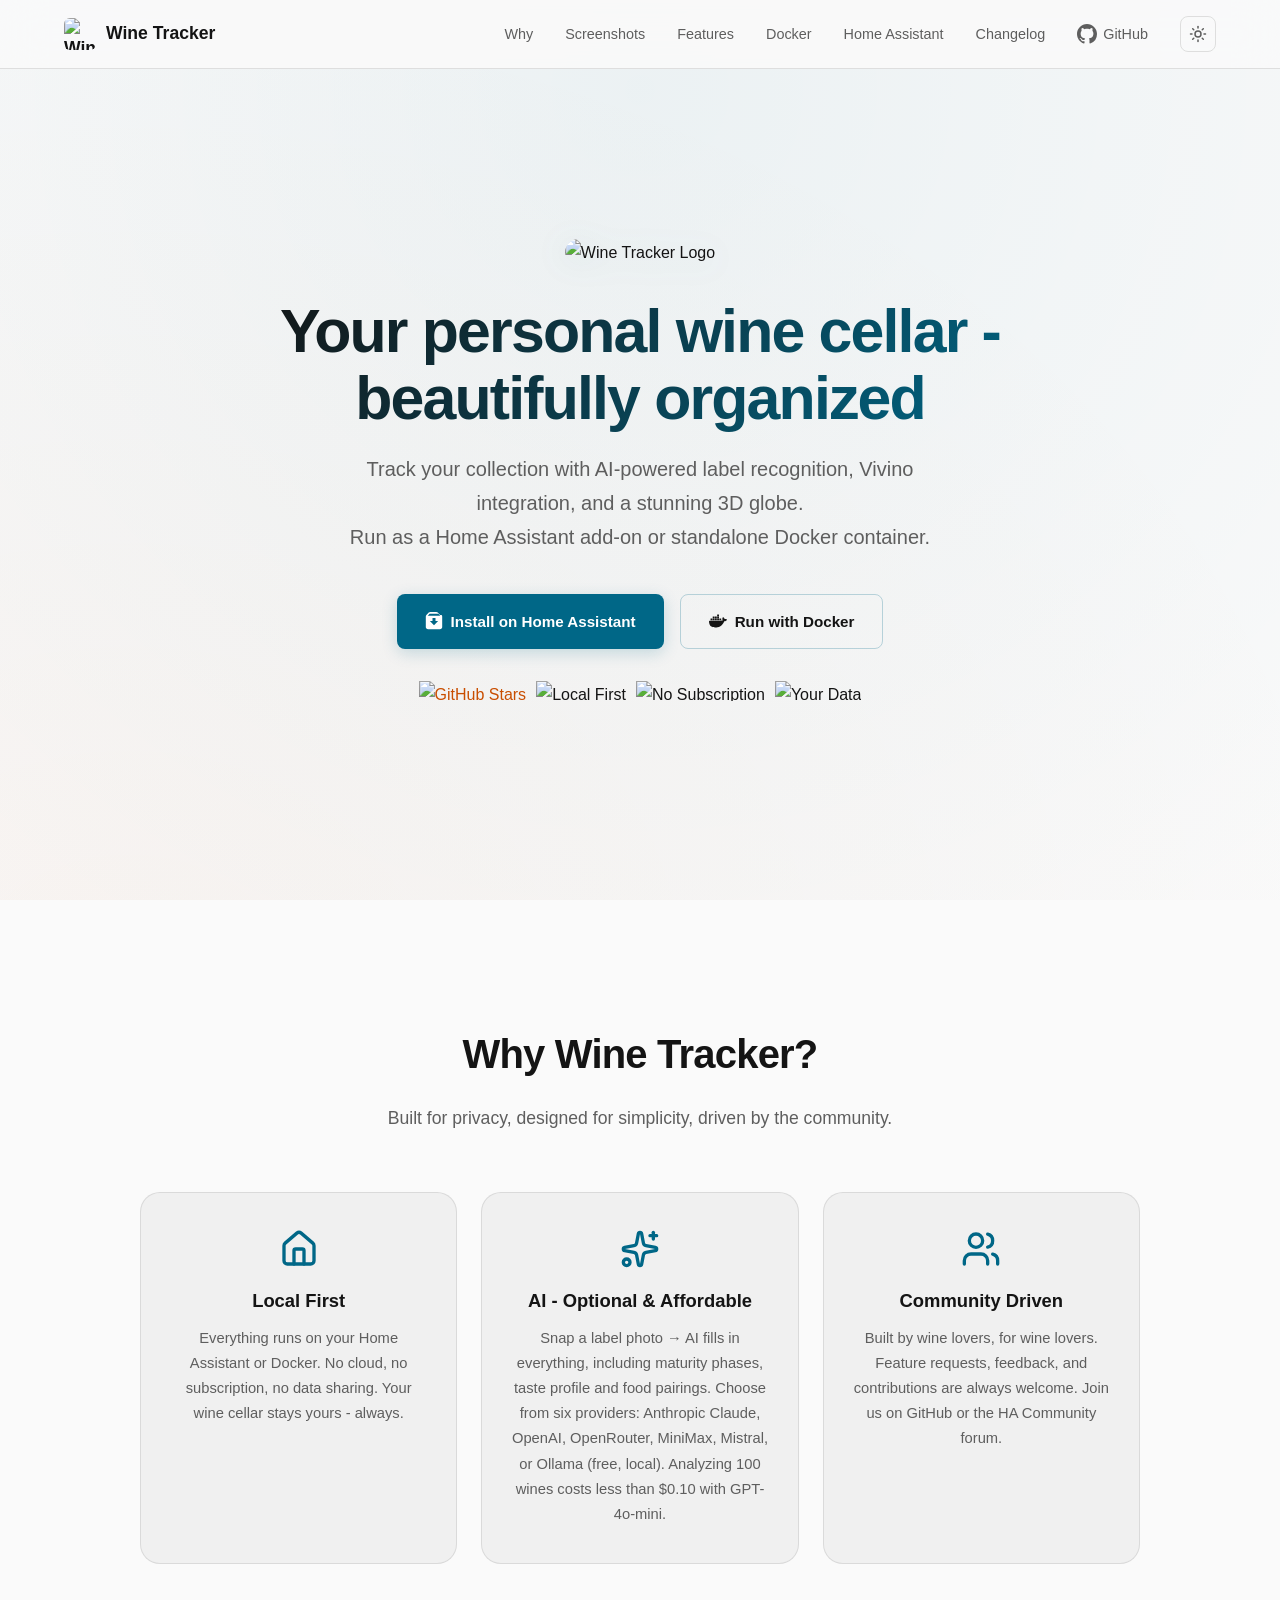
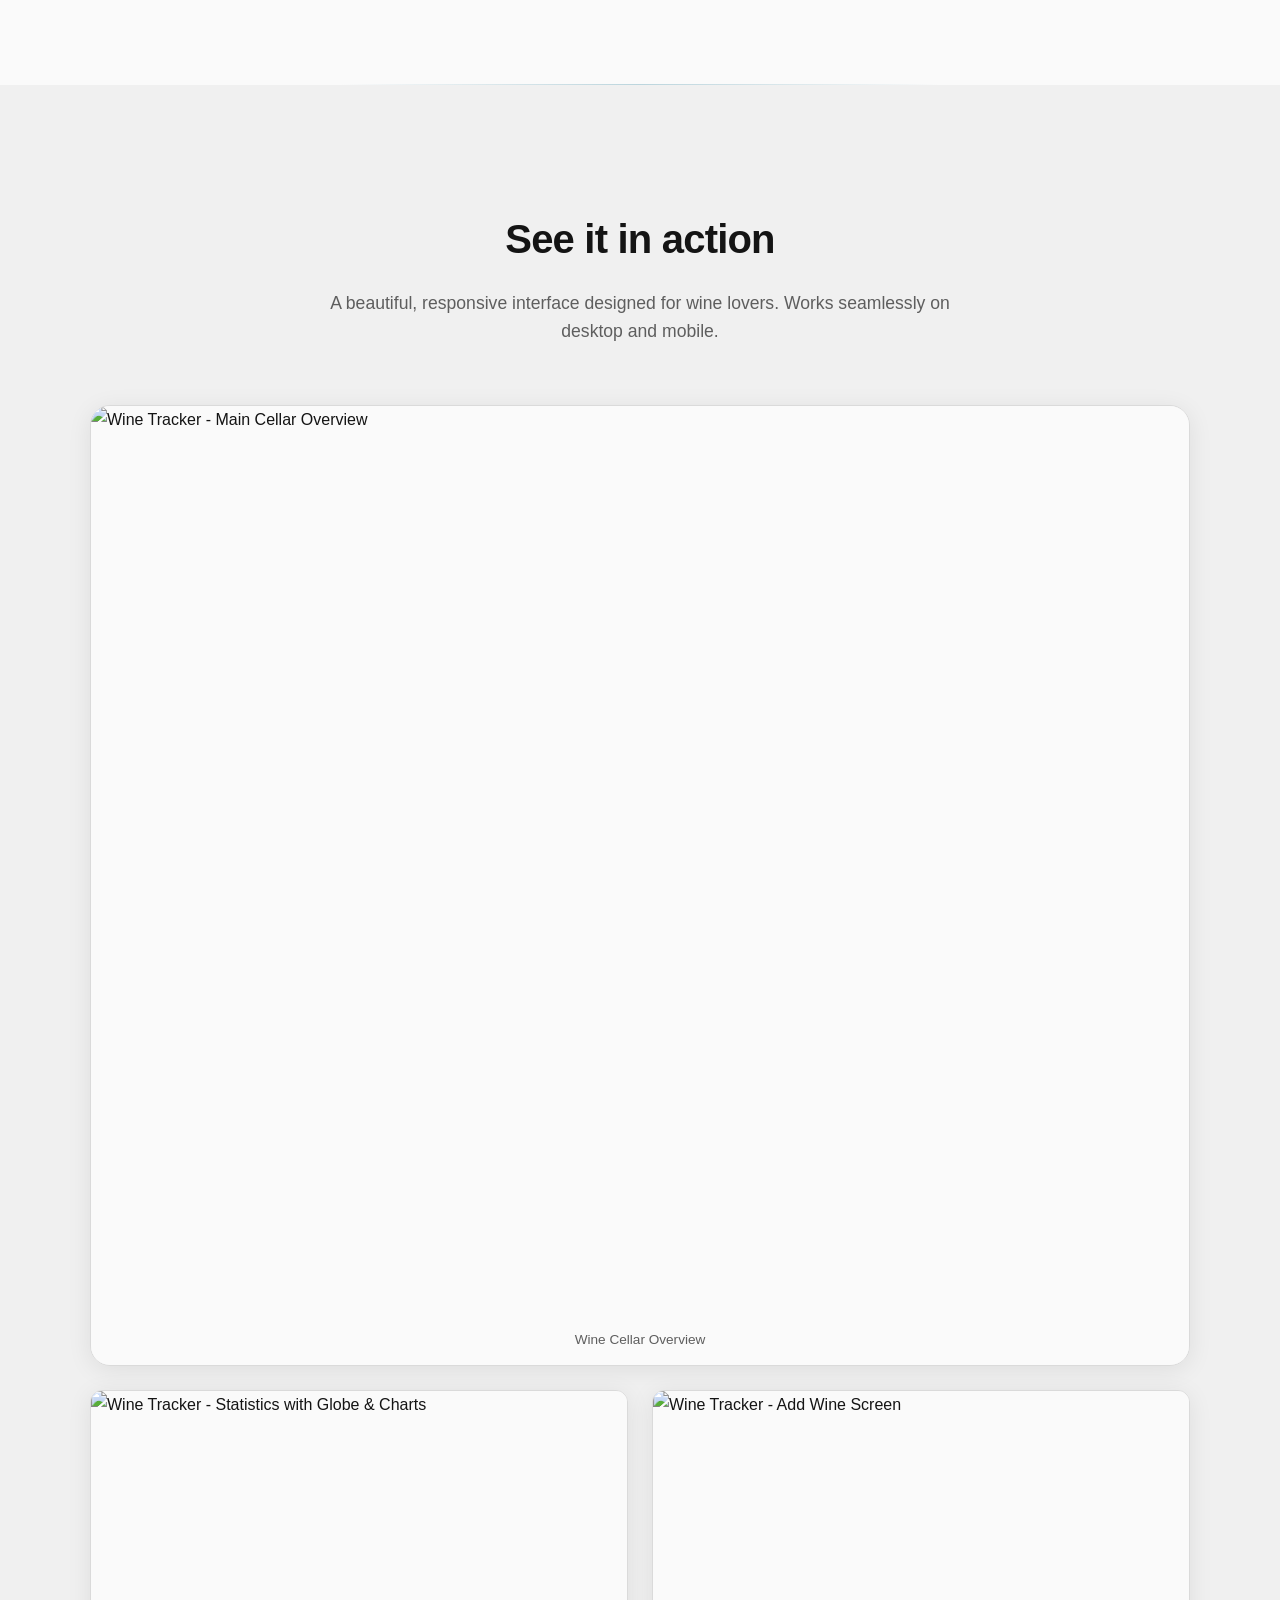
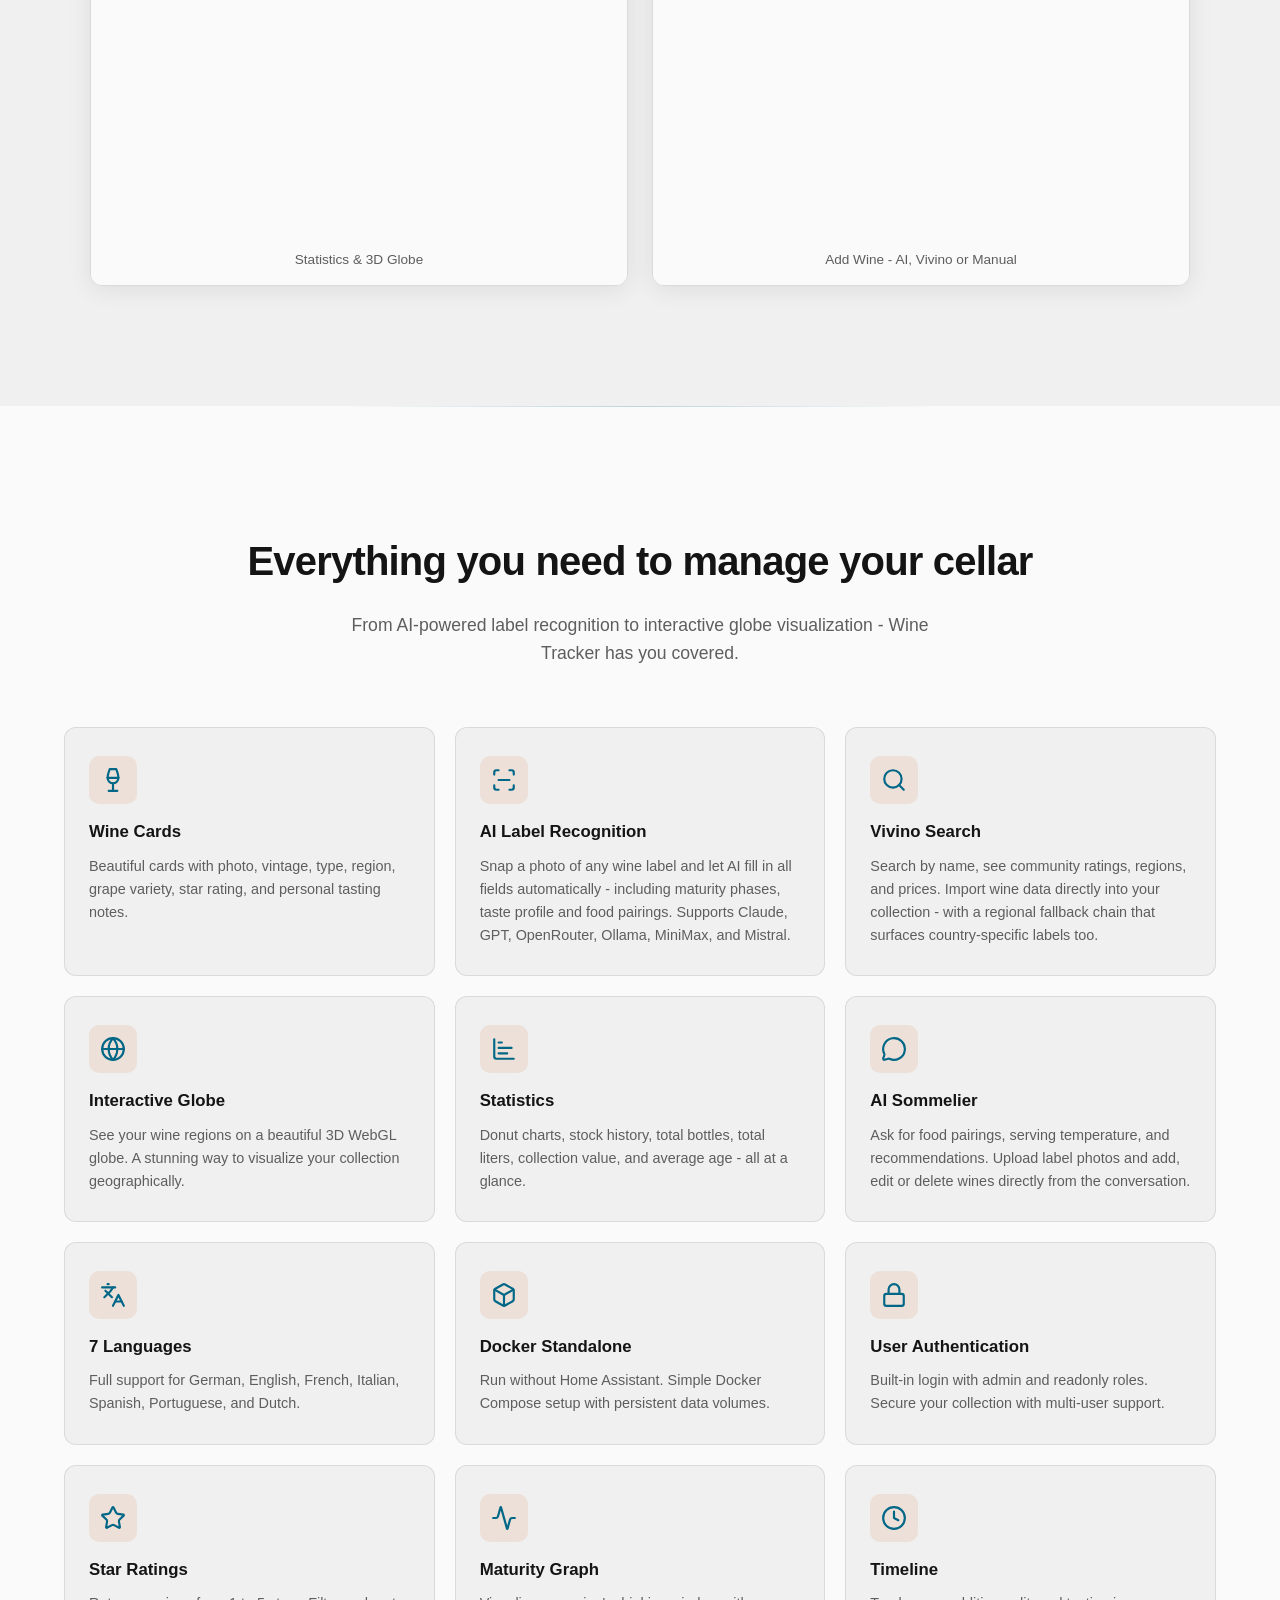
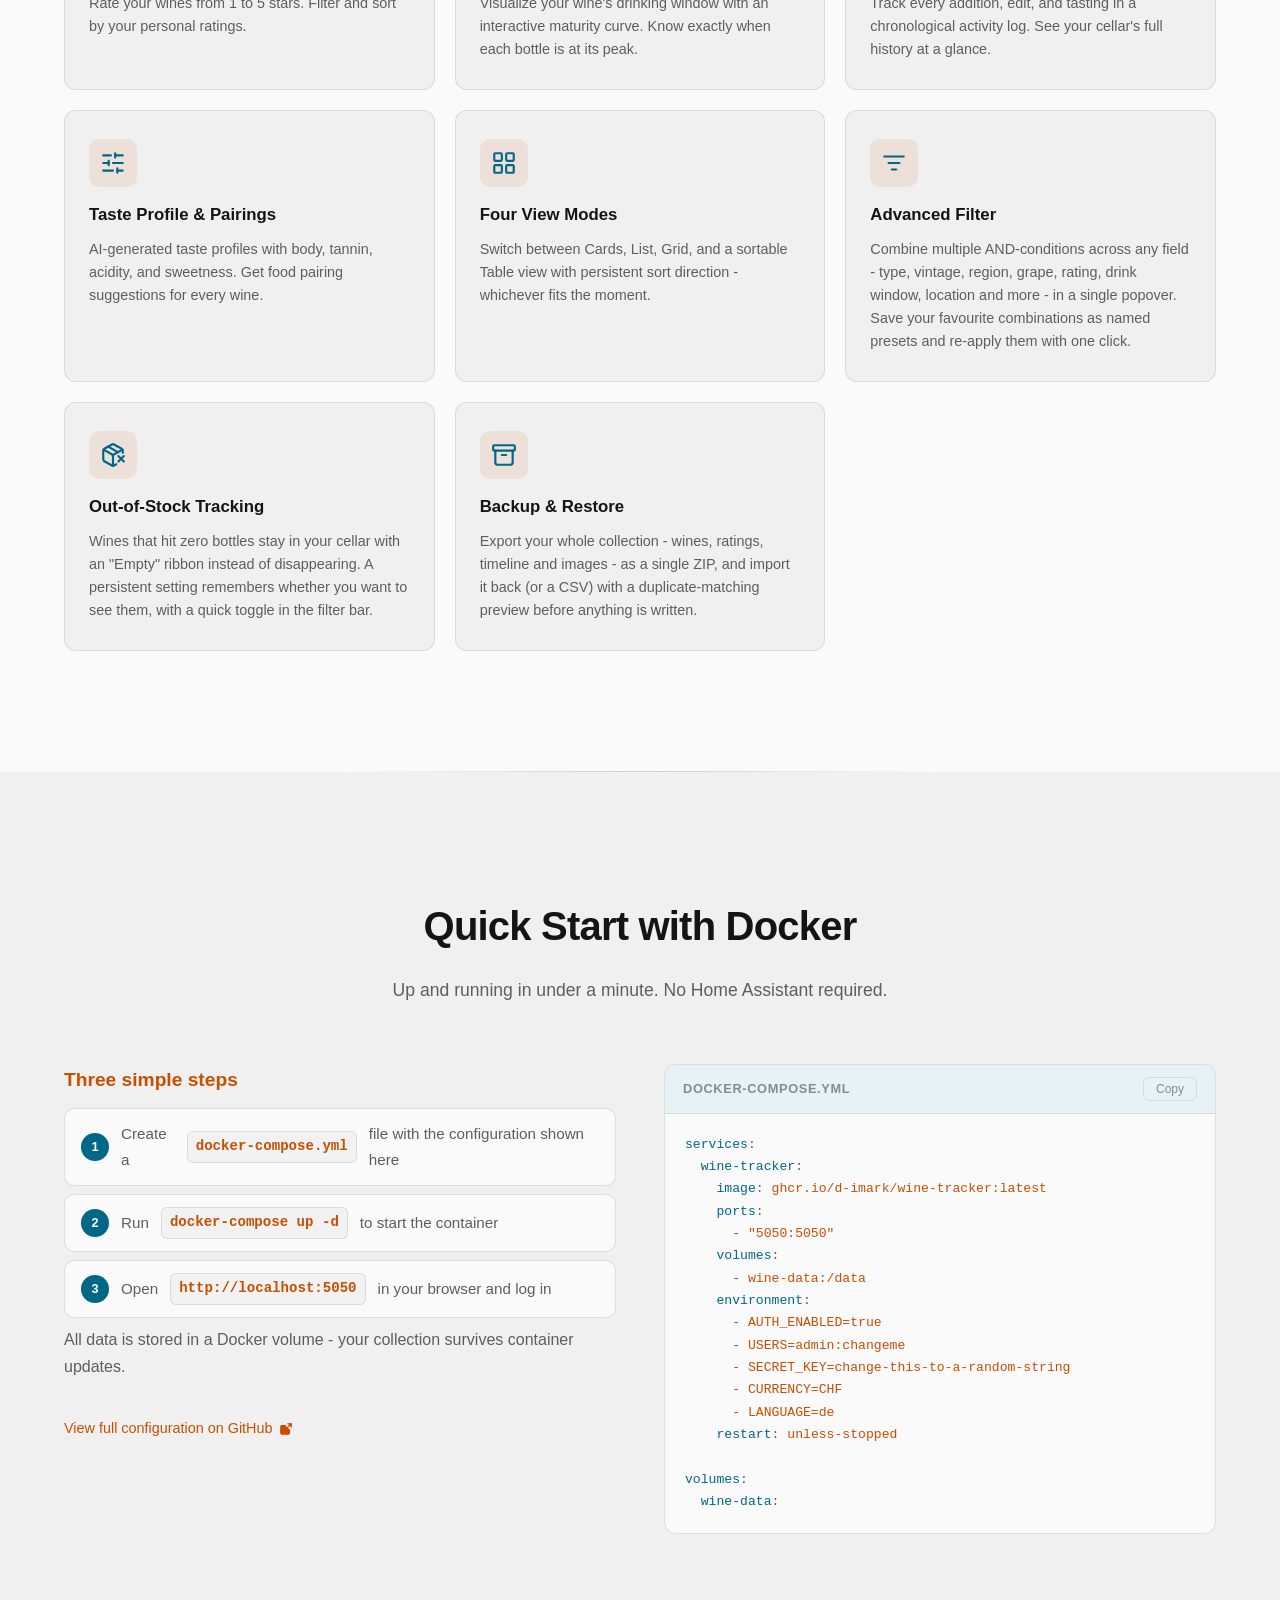
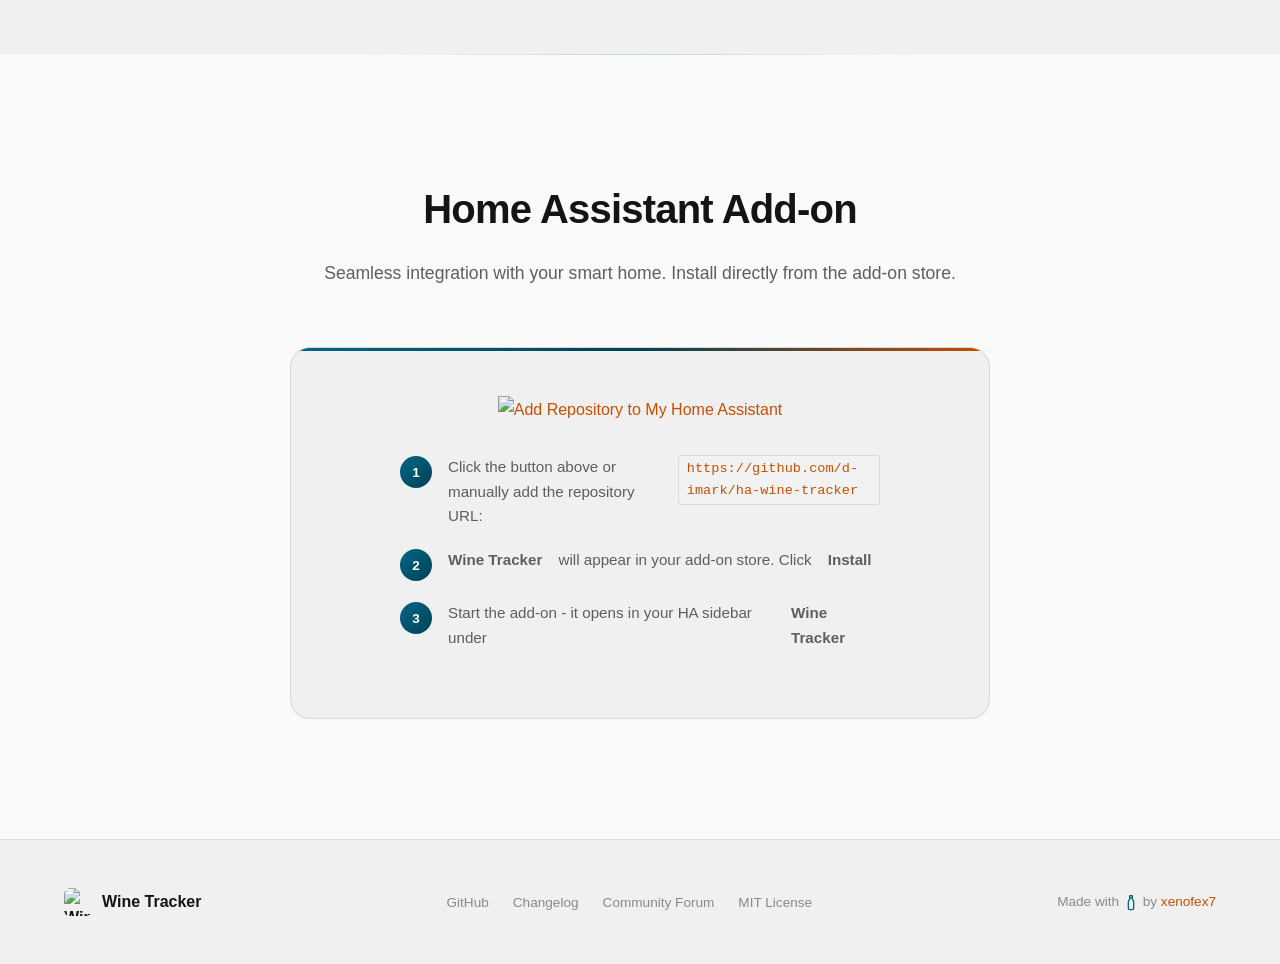
==== commit d08926db: "Point functional URLs to the d-imark fork (keep original author credit) Co-Authored-By: Claude Opus " ====
--- a/docs/index.html
+++ b/docs/index.html
@@ -11,21 +11,21 @@
   <link rel="llms-txt" href="/ha-wine-tracker/llms.txt">
   <meta name="theme-color" content="#009ac7">
   <meta name="color-scheme" content="dark light">
-  <link rel="canonical" href="https://xenofex7.github.io/ha-wine-tracker/">
+  <link rel="canonical" href="https://d-imark.github.io/ha-wine-tracker/">
   <meta property="og:title" content="Wine Tracker - Your Personal Wine Cellar">
   <meta property="og:description" content="Track your wine collection with AI-powered label recognition, Vivino integration, and a stunning 3D globe.">
-  <meta property="og:image" content="https://raw.githubusercontent.com/xenofex7/ha-wine-tracker/main/assets/260220_main_screen.png">
+  <meta property="og:image" content="https://raw.githubusercontent.com/d-imark/ha-wine-tracker/main/assets/260220_main_screen.png">
   <meta property="og:image:width" content="1280">
   <meta property="og:image:height" content="800">
   <meta property="og:image:alt" content="Wine Tracker main screen showing wine cellar overview with cards">
-  <meta property="og:url" content="https://xenofex7.github.io/ha-wine-tracker/">
+  <meta property="og:url" content="https://d-imark.github.io/ha-wine-tracker/">
   <meta property="og:type" content="website">
   <meta property="og:site_name" content="Wine Tracker">
   <meta property="og:locale" content="en_US">
   <meta name="twitter:card" content="summary_large_image">
   <meta name="twitter:title" content="Wine Tracker - Your Personal Wine Cellar">
   <meta name="twitter:description" content="Track your wine collection with AI-powered label recognition, Vivino integration, and a stunning 3D globe.">
-  <meta name="twitter:image" content="https://raw.githubusercontent.com/xenofex7/ha-wine-tracker/main/assets/260220_main_screen.png">
+  <meta name="twitter:image" content="https://raw.githubusercontent.com/d-imark/ha-wine-tracker/main/assets/260220_main_screen.png">
   <meta name="twitter:image:alt" content="Wine Tracker main screen showing wine cellar overview with cards">
   <link rel="icon" type="image/png" href="./icon.png">
   <link rel="apple-touch-icon" href="./icon.png">
@@ -37,19 +37,19 @@
     "description": "Track your wine collection with AI-powered label recognition, Vivino integration, and a stunning 3D globe. Run as a Home Assistant add-on or standalone Docker container.",
     "applicationCategory": "LifestyleApplication",
     "operatingSystem": "Docker, Home Assistant",
-    "url": "https://xenofex7.github.io/ha-wine-tracker/",
-    "image": "https://raw.githubusercontent.com/xenofex7/ha-wine-tracker/main/assets/260220_main_screen.png",
+    "url": "https://d-imark.github.io/ha-wine-tracker/",
+    "image": "https://raw.githubusercontent.com/d-imark/ha-wine-tracker/main/assets/260220_main_screen.png",
     "screenshot": [
-      "https://raw.githubusercontent.com/xenofex7/ha-wine-tracker/main/assets/260220_main_screen.png",
-      "https://raw.githubusercontent.com/xenofex7/ha-wine-tracker/main/assets/260220_statistics_screen.png",
-      "https://raw.githubusercontent.com/xenofex7/ha-wine-tracker/main/assets/260220_add_wine_screen.png"
+      "https://raw.githubusercontent.com/d-imark/ha-wine-tracker/main/assets/260220_main_screen.png",
+      "https://raw.githubusercontent.com/d-imark/ha-wine-tracker/main/assets/260220_statistics_screen.png",
+      "https://raw.githubusercontent.com/d-imark/ha-wine-tracker/main/assets/260220_add_wine_screen.png"
     ],
     "author": {
       "@type": "Person",
       "name": "xenofex7",
       "url": "https://github.com/xenofex7"
     },
-    "license": "https://github.com/xenofex7/ha-wine-tracker/blob/main/LICENSE",
+    "license": "https://github.com/d-imark/ha-wine-tracker/blob/main/LICENSE",
     "isAccessibleForFree": true,
     "offers": {
       "@type": "Offer",
@@ -73,8 +73,8 @@
       "Bottle formats from Piccolo to Nebuchadnezzar"
     ],
     "softwareRequirements": "Docker or Home Assistant",
-    "codeRepository": "https://github.com/xenofex7/ha-wine-tracker",
-    "releaseNotes": "https://github.com/xenofex7/ha-wine-tracker/blob/main/CHANGELOG.md"
+    "codeRepository": "https://github.com/d-imark/ha-wine-tracker",
+    "releaseNotes": "https://github.com/d-imark/ha-wine-tracker/blob/main/CHANGELOG.md"
   }
   </script>
   <link rel="dns-prefetch" href="https://raw.githubusercontent.com">
@@ -1326,9 +1326,9 @@
         <li><a href="#features">Features</a></li>
         <li><a href="#docker">Docker</a></li>
         <li><a href="#homeassistant">Home Assistant</a></li>
-        <li><a href="https://github.com/xenofex7/ha-wine-tracker/blob/main/CHANGELOG.md" target="_blank" rel="noopener">Changelog</a></li>
+        <li><a href="https://github.com/d-imark/ha-wine-tracker/blob/main/CHANGELOG.md" target="_blank" rel="noopener">Changelog</a></li>
         <li>
-          <a href="https://github.com/xenofex7/ha-wine-tracker" class="nav-github" target="_blank" rel="noopener">
+          <a href="https://github.com/d-imark/ha-wine-tracker" class="nav-github" target="_blank" rel="noopener">
             <svg viewBox="0 0 24 24" xmlns="http://www.w3.org/2000/svg"><path d="M12 0C5.37 0 0 5.37 0 12c0 5.31 3.435 9.795 8.205 11.385.6.105.825-.255.825-.57 0-.285-.015-1.23-.015-2.235-3.015.555-3.795-.735-4.035-1.41-.135-.345-.72-1.41-1.23-1.695-.42-.225-1.02-.78-.015-.795.945-.015 1.62.87 1.845 1.23 1.08 1.815 2.805 1.305 3.495.99.105-.78.42-1.305.765-1.605-2.67-.3-5.46-1.335-5.46-5.925 0-1.305.465-2.385 1.23-3.225-.12-.3-.54-1.53.12-3.18 0 0 1.005-.315 3.3 1.23.96-.27 1.98-.405 3-.405s2.04.135 3 .405c2.295-1.56 3.3-1.23 3.3-1.23.66 1.65.24 2.88.12 3.18.765.84 1.23 1.905 1.23 3.225 0 4.605-2.805 5.625-5.475 5.925.435.375.81 1.095.81 2.22 0 1.605-.015 2.895-.015 3.3 0 .315.225.69.825.57A12.02 12.02 0 0024 12c0-6.63-5.37-12-12-12z"/></svg>
             <span>GitHub</span>
           </a>
@@ -1358,7 +1358,7 @@
         Track your collection with AI-powered label recognition, Vivino integration, and a stunning 3D globe.<br>Run as a Home Assistant add-on or standalone Docker container.
       </p>
       <div class="hero-cta fade-in fade-in-delay-3">
-        <a href="https://my.home-assistant.io/redirect/supervisor_add_addon_repository/?repository_url=https%3A%2F%2Fgithub.com%2Fxenofex7%2Fha-wine-tracker" class="btn btn-primary" target="_blank" rel="noopener">
+        <a href="https://my.home-assistant.io/redirect/supervisor_add_addon_repository/?repository_url=https%3A%2F%2Fgithub.com%2Fd-imark%2Fha-wine-tracker" class="btn btn-primary" target="_blank" rel="noopener">
           <svg viewBox="0 0 24 24" fill="currentColor"><path d="M20.11 3.89L17.03.81c-.56-.56-1.31-.81-2.07-.81H7.05c-.76 0-1.51.25-2.07.81L1.89 3.89C1.33 4.45 1.08 5.2 1.08 5.96V20c0 1.66 1.34 3 3 3h15.84c1.66 0 3-1.34 3-3V5.96c0-.76-.25-1.51-.81-2.07zM12 17.5L6.5 12H10v-4h4v4h3.5L12 17.5zM3.61 5L5.86 2.75c.19-.19.45-.3.72-.3h10.84c.27 0 .53.11.72.3L20.39 5H3.61z"/></svg>
           Install on Home Assistant
         </a>
@@ -1368,8 +1368,8 @@
         </a>
       </div>
       <div class="hero-badges fade-in fade-in-delay-4">
-        <a href="https://github.com/xenofex7/ha-wine-tracker" class="hero-badge" target="_blank" rel="noopener">
-          <img src="https://img.shields.io/github/stars/xenofex7/ha-wine-tracker?style=flat&logo=github&color=009ac7&labelColor=111111" alt="GitHub Stars">
+        <a href="https://github.com/d-imark/ha-wine-tracker" class="hero-badge" target="_blank" rel="noopener">
+          <img src="https://img.shields.io/github/stars/d-imark/ha-wine-tracker?style=flat&logo=github&color=009ac7&labelColor=111111" alt="GitHub Stars">
         </a>
         <span class="hero-badge"><img src="https://img.shields.io/badge/Local%20First-your%20server-009ac7?style=flat&logo=homeassistant&logoColor=white&labelColor=111111" alt="Local First"></span>
         <span class="hero-badge"><img src="https://img.shields.io/badge/No%20Subscription-free-brightgreen?style=flat&logo=cashapp&logoColor=white&labelColor=111111" alt="No Subscription"></span>
@@ -1557,7 +1557,7 @@
             <li>Open <code>http://localhost:5050</code> in your browser and log in</li>
           </ol>
           <p>All data is stored in a Docker volume - your collection survives container updates.</p>
-          <a href="https://github.com/xenofex7/ha-wine-tracker/blob/main/docker/docker-compose.yml" class="docker-link" target="_blank" rel="noopener">
+          <a href="https://github.com/d-imark/ha-wine-tracker/blob/main/docker/docker-compose.yml" class="docker-link" target="_blank" rel="noopener">
             View full configuration on GitHub
             <i data-lucide="external-link"></i>
           </a>
@@ -1570,7 +1570,7 @@
           <div class="code-body">
             <pre><span class="keyword">services</span>:
   <span class="keyword">wine-tracker</span>:
-    <span class="keyword">image</span>: <span class="string">ghcr.io/xenofex7/wine-tracker:latest</span>
+    <span class="keyword">image</span>: <span class="string">ghcr.io/d-imark/wine-tracker:latest</span>
     <span class="keyword">ports</span>:
       - <span class="string">"5050:5050"</span>
     <span class="keyword">volumes</span>:
@@ -1601,11 +1601,11 @@
       <h2 class="section-title fade-in">Home Assistant Add-on</h2>
       <p class="section-subtitle fade-in fade-in-delay-1">Seamless integration with your smart home. Install directly from the add-on store.</p>
       <div class="ha-card fade-in fade-in-delay-2">
-        <a href="https://my.home-assistant.io/redirect/supervisor_add_addon_repository/?repository_url=https%3A%2F%2Fgithub.com%2Fxenofex7%2Fha-wine-tracker" class="ha-badge" target="_blank" rel="noopener">
+        <a href="https://my.home-assistant.io/redirect/supervisor_add_addon_repository/?repository_url=https%3A%2F%2Fgithub.com%2Fd-imark%2Fha-wine-tracker" class="ha-badge" target="_blank" rel="noopener">
           <img src="https://my.home-assistant.io/badges/supervisor_add_addon_repository.svg" alt="Add Repository to My Home Assistant">
         </a>
         <ol class="ha-steps">
-          <li>Click the button above or manually add the repository URL: <code>https://github.com/xenofex7/ha-wine-tracker</code></li>
+          <li>Click the button above or manually add the repository URL: <code>https://github.com/d-imark/ha-wine-tracker</code></li>
           <li><strong>Wine Tracker</strong> will appear in your add-on store. Click <strong>Install</strong></li>
           <li>Start the add-on - it opens in your HA sidebar under <strong>Wine Tracker</strong></li>
         </ol>
@@ -1626,10 +1626,10 @@
           <span>Wine Tracker</span>
         </div>
         <ul class="footer-links">
-          <li><a href="https://github.com/xenofex7/ha-wine-tracker" target="_blank" rel="noopener">GitHub</a></li>
-          <li><a href="https://github.com/xenofex7/ha-wine-tracker/blob/main/CHANGELOG.md" target="_blank" rel="noopener">Changelog</a></li>
+          <li><a href="https://github.com/d-imark/ha-wine-tracker" target="_blank" rel="noopener">GitHub</a></li>
+          <li><a href="https://github.com/d-imark/ha-wine-tracker/blob/main/CHANGELOG.md" target="_blank" rel="noopener">Changelog</a></li>
           <li><a href="https://community.home-assistant.io/t/wine-tracker-home-assistant-app-add-on/989021" target="_blank" rel="noopener">Community Forum</a></li>
-          <li><a href="https://github.com/xenofex7/ha-wine-tracker/blob/main/LICENSE" target="_blank" rel="noopener">MIT License</a></li>
+          <li><a href="https://github.com/d-imark/ha-wine-tracker/blob/main/LICENSE" target="_blank" rel="noopener">MIT License</a></li>
         </ul>
         <p class="footer-made">Made with <svg class="footer-wine-icon" viewBox="0 0 24 24" fill="none" stroke="currentColor" stroke-width="2" stroke-linecap="round" stroke-linejoin="round"><rect x="10" y="1" width="4" height="3" rx="0.5"/><path d="M10 4h4v2.5c0 0 2 1 2 4v9.5a2 2 0 01-2 2h-4a2 2 0 01-2-2V10.5c0-3 2-4 2-4V4z"/></svg> by <a href="https://github.com/xenofex7" target="_blank" rel="noopener">xenofex7</a></p>
       </div>
